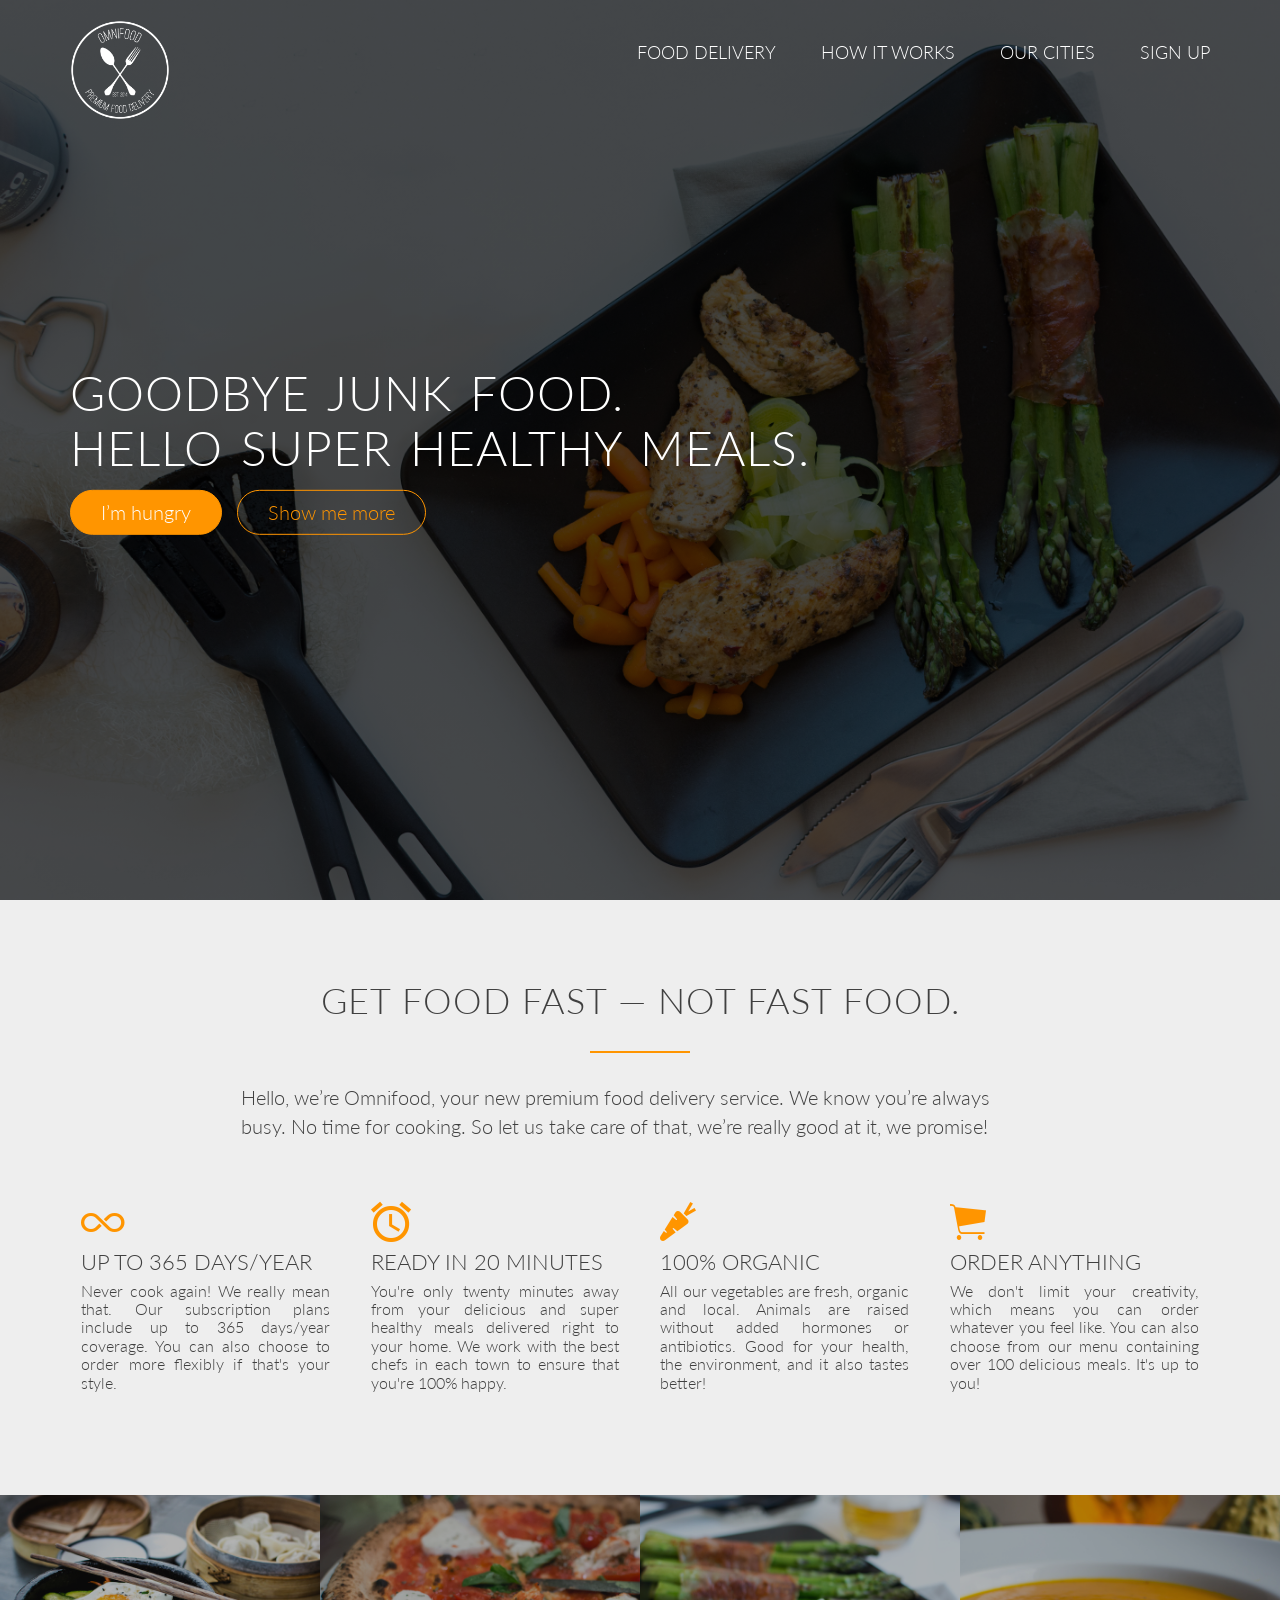
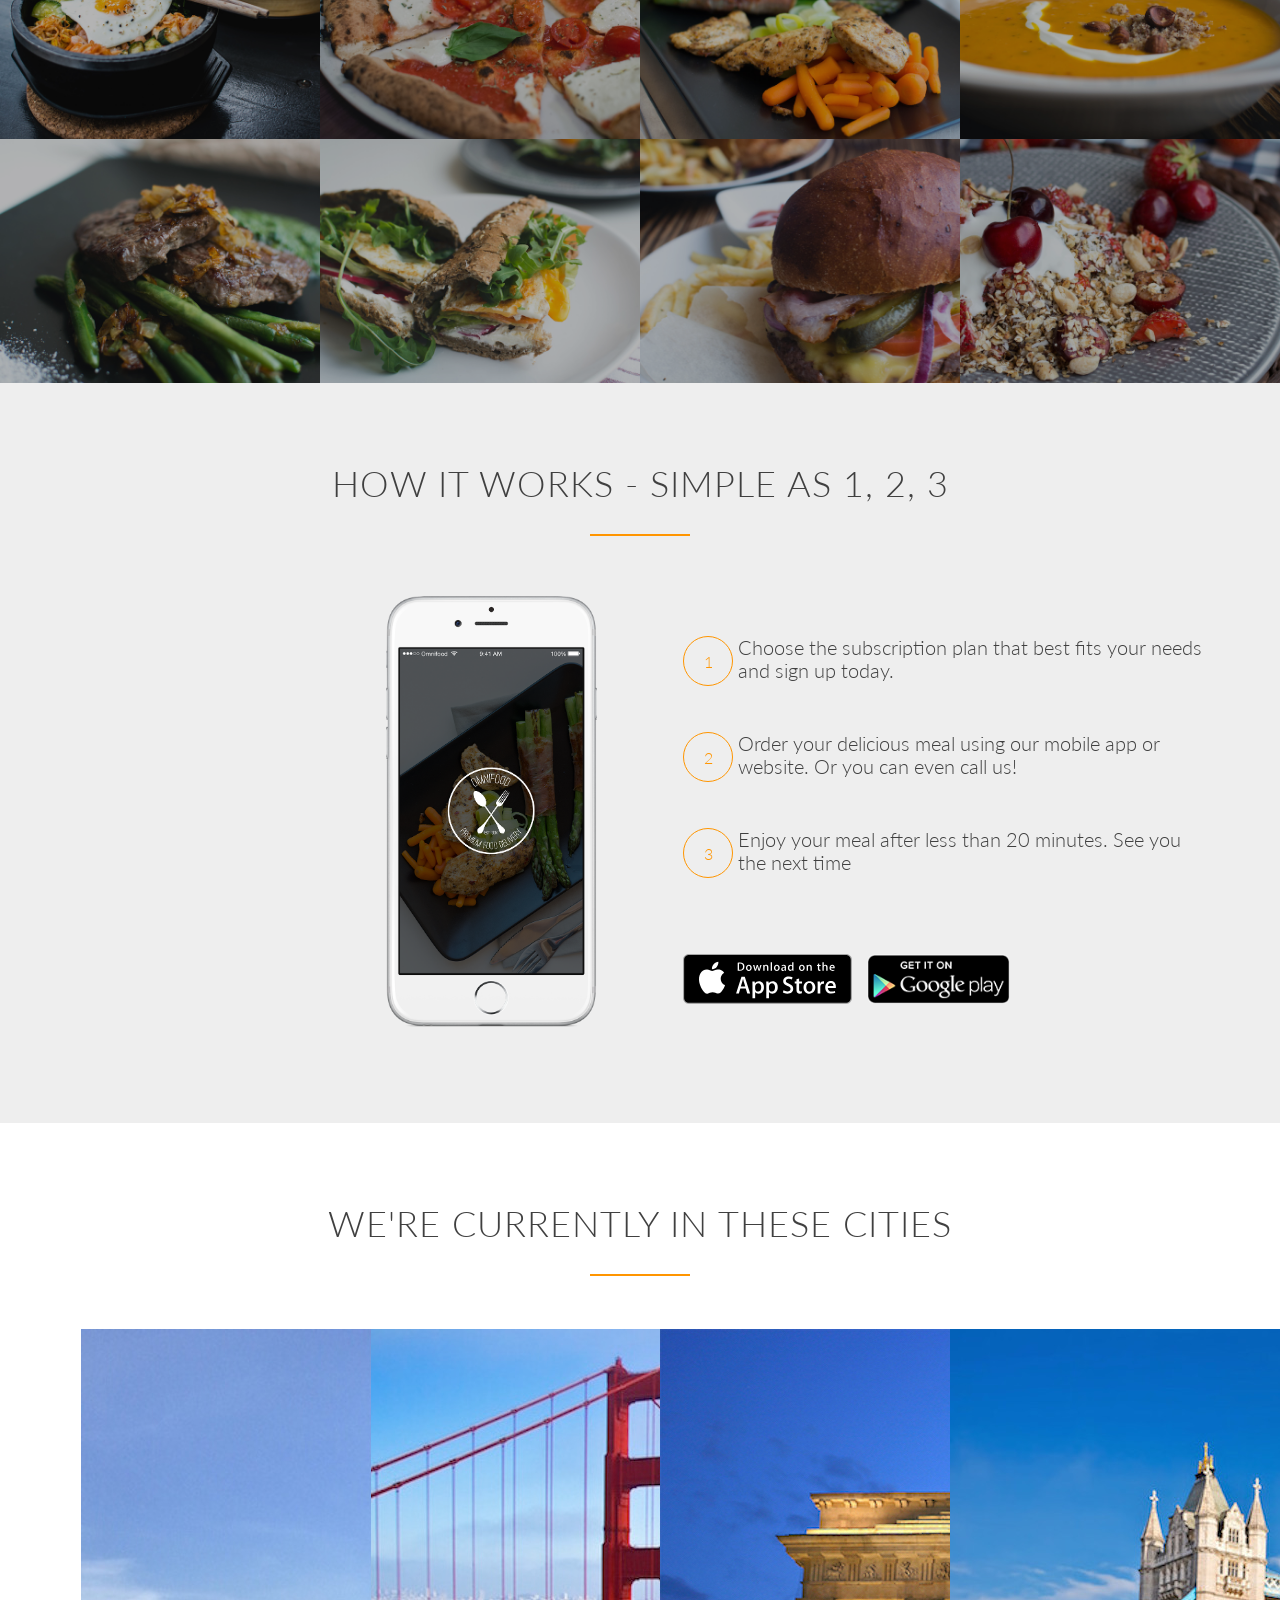
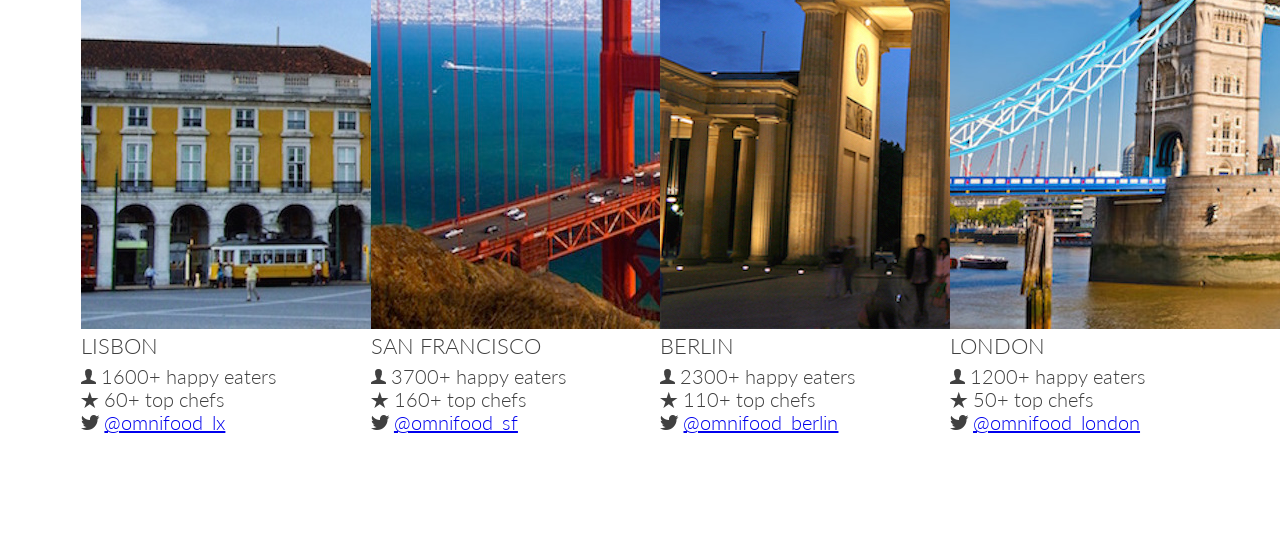
==== omnifood26/omnifood26/index.html @ db961d54 "Done" ====
<!DOCTYPE html>
<html lang="en">

<head>
    <meta charset="UTF-8" />
    <meta name="viewport" content="width=device-width, initial-scale=1.0" />
    <title>Document</title>
    <link rel="stylesheet" href="vendors/css/normalize.css" />
    <link rel="stylesheet" href="vendors/css/Grid.css" />
    <link rel="stylesheet" href="vendors/css/ionicons.min.css" />
    <link rel="stylesheet" href="resource/css/style.css" />
    <link href="https://fonts.googleapis.com/css2?family=Lato:ital,wght@0,100;0,300;0,400;1,100&display=swap"
        rel="stylesheet">

</head>

<body>
    <header>
        <nav>
            <div class="row">
                <img src="resource/img/logo-white.png" alt="White logo" class="logo-white" />
                <ul class="main-nav">
                    <li><a href="#">Food delivery</a></li>
                    <li><a href="#">How it works</a></li>
                    <li><a href="#">Our cities</a></li>
                    <li><a href="#">Sign up</a></li>
                </ul>
            </div>
        </nav>
        <div class="header-text">
            <h1>Goodbye junk food. <br />Hello super healthy meals.</h1>
            <a href="#" class="btn btn-full">I’m hungry</a>
            <a href="#" class="btn btn-border">Show me more</a>
        </div>
    </header>

    <section class="section-features">
        <div class="row">
            <h2>Get food fast — not fast food.</h2>
            <p class="feature-text">Hello, we’re Omnifood, your new premium food delivery service. We know you’re always
                busy. No time for cooking. So let us take care of that, we’re really good at it, we promise!</p>
        </div>
        <div class="row">
            <div class="col span-1-of-4 box">
                <i class="ion-ios-infinite icon-big"></i>
                <h3>Up to 365 days/year</h3>
                <p>Never cook again! We really mean that. Our subscription plans include up to 365 days/year coverage.
                    You can also choose to order more flexibly if that's your style.</p>
            </div>
            <div class="col span-1-of-4 box">
                <i class="ion-android-alarm-clock icon-big"></i>
                <h3>Ready in 20 minutes</h3>
                <p>You're only twenty minutes away from your delicious and super healthy meals delivered right to your
                    home. We work with the best chefs in each town to ensure that you're 100% happy.</p>
            </div>
            <div class="col span-1-of-4 box">
                <i class="ion-ios-nutrition icon-big"></i>
                <h3>100% organic</h3>
                <p>All our vegetables are fresh, organic and local. Animals are raised without added hormones or
                    antibiotics. Good for your health, the environment, and it also tastes better!</p>
            </div>
            <div class="col span-1-of-4 box">
                <i class="ion-ios-cart icon-big"></i>
                <h3>Order anything</h3>
                <p>We don't limit your creativity, which means you can order whatever you feel like. You can also choose
                    from our menu containing over 100 delicious meals. It's up to you!</p>
            </div>
        </div>
    </section>

    <section class="section-meals">
        <ul class="meal-showcase clearfix">
            <li>
                <figure class="meal-photo">
                    <img src="resource/img/1.jpg" alt="Korean bibimbap with egg and vegetables" />
                </figure>
            </li>
            <li>
                <figure class="meal-photo">
                    <img src="resource/img/2.jpg" alt="Simple italian pizza with cherry tomatoes" />
                </figure>
            </li>
            <li>
                <figure class="meal-photo">
                    <img src="resource/img/3.jpg" alt="Chicken breast steak with vegetables" />
                </figure>
            </li>
            <li>
                <figure class="meal-photo">
                    <img src="resource/img/4.jpg" alt="Autumn pumpkin soup" />
                </figure>
            </li>
        </ul>

        <ul class="meal-showcase clearfix">
            <li>
                <figure class="meal-photo">
                    <img src="resource/img/5.jpg" alt="Paleo beef steak with vegetables" />
                </figure>
            </li>
            <li>
                <figure class="meal-photo">
                    <img src="resource/img/6.jpg" alt="Healthy baguette with egg and vegetables" />
                </figure>
            </li>
            <li>
                <figure class="meal-photo">
                    <img src="resource/img/7.jpg" alt="Burger with cheddar and bacon" />
                </figure>
            </li>
            <li>
                <figure class="meal-photo">
                    <img src="resource/img/8.jpg" alt="Granola with cherries and strawberries" />
                </figure>
            </li>
        </ul>
    </section>

    <section class="section-works">
        <div class="row">
            <h2>How it works - Simple as 1, 2, 3</h2>
        </div>
        <div class="row"> 
            <div class="col span-1-of-2 step-box">
                <img src="resource/img/app-iPhone.png" alt="Omnifood app on iPhone" >
            </div>
            <div class="col span-1-of-2 step-box">
                <div class="work-steps">
                <div>1</div>
                <p>Choose the subscription plan that best fits your needs and sign up today.</p>
                </div>
                <div class="work-steps">
                <div>2</div>
                <p>Order your delicious meal using our mobile app or website. Or you can even call us!</p>
                </div>
                <div class="work-steps">
                <div>3</div>
                <p>Enjoy your meal after less than 20 minutes. See you the next time</p>
                </div>
                <a href="#" class="btn-img"><img src="resource/img/download-app.svg"></a>
                <a href="#" class="btn-img"><img src="resource/img/download-app-android.png"></a>
                </div>
            </div>
    </section>

<!-- Cities -->


<section class="section-cities">
    <div class="row">
        <h2>
            We're currently in these cities
        </h2>
    </div>
    <div class="row">
        <div class="col span-1-of-4 box">
            <img src="resource/img/lisbon-3.jpg" alt="Lisbon" >
            <h3>Lisbon</h3>
            <div class="city-features">
                <i class="ion-person icon-small"></i>
                1600+ happy eaters
            </div>
            <div class="city-features">
                <i class="ion-ios-star icon-small"></i>
                60+ top chefs
            </div>
            <div class="city-features">
                <i class="ion-social-twitter icon-small"></i>
                <a href="#">@omnifood_lx</a>
            </div>
        </div>
        <div class="col span-1-of-4 box">
            <img src="resource/img/san-francisco.jpg" alt="San Francisco" >
            <h3>San Francisco</h3>
            <div class="city-features">
                <i class="ion-person icon-small"></i>
                3700+ happy eaters
            </div>
            <div class="city-features">
                <i class="ion-ios-star icon-small"></i>
                160+ top chefs
            </div>
            <div class="city-features">
                <i class="ion-social-twitter icon-small"></i>
                <a href="#">@omnifood_sf</a>
            </div>
        </div>
        <div class="col span-1-of-4 box">
            <img src="resource/img/berlin.jpg" alt="Berlin" >
            <h3>Berlin</h3>
            <div class="city-features">
                <i class="ion-person icon-small"></i>
                2300+ happy eaters
            </div>
            <div class="city-features">
                <i class="ion-ios-star icon-small"></i>
                110+ top chefs
            </div>
            <div class="city-features">
                <i class="ion-social-twitter icon-small"></i>
                <a href="#">@omnifood_berlin</a>
            </div>
        </div>
        <div class="col span-1-of-4 box">
            <img src="resource/img/london.jpg" alt="London" >
            <h3>London</h3>
            <div class="city-features">
                <i class="ion-person icon-small"></i>
                1200+ happy eaters
            </div>
            <div class="city-features">
                <i class="ion-ios-star icon-small"></i>
                50+ top chefs
            </div>
            <div class="city-features">
                <i class="ion-social-twitter icon-small"></i>
                <a href="#">@omnifood_london</a>
            </div>
        </div>
    </div>
    
</section>
</body>

</html>



<!-- Section 4: Cities
Title: We're currently in these cities

Lisbon
1600+ happy eaters
60+ top chefs
@omnifood_lx

San Francisco
3700+ happy eaters
160+ top chefs
@omnifood_sf

Berlin
2300+ happy eaters
110+ top chefs
@omnifood_berlin

London
1200+ happy eaters
50+ top chefs
@omnifood_london -->
---- omnifood26/omnifood26/vendors/css/Grid.css ----
/*  SECTIONS  ============================================================================= */

.section {
	clear: both;
	padding: 0px;
	margin: 0px;
}

/*  GROUPING  ============================================================================= */

.row {
    zoom: 1; /* For IE 6/7 (trigger hasLayout) */
}

.row:before,
.row:after {
    content:"";
    display:table;
}
.row:after {
    clear:both;
}

/*  GRID COLUMN SETUP   ==================================================================== */

.col {
	display: block;
	float:left;
	margin: 1% 0 1% 1.6%;
}

.col:first-child { margin-left: 0; } /* all browsers except IE6 and lower */


/*  REMOVE MARGINS AS ALL GO FULL WIDTH AT 480 PIXELS */

@media only screen and (max-width: 480px) {
	.col { 
		/*margin: 1% 0 1% 0%;*/
        margin: 0;
	}
}


/*  GRID OF TWO   ============================================================================= */


.span-2-of-2 {
	width: 100%;
}

.span-1-of-2 {
	width: 49.2%;
}

/*  GO FULL WIDTH AT LESS THAN 480 PIXELS */

@media only screen and (max-width: 480px) {
	.span-2-of-2 {
		width: 100%; 
	}
	.span-1-of-2 {
		width: 100%; 
	}
}


/*  GRID OF THREE   ============================================================================= */

	
.span-3-of-3 {
	width: 100%; 
}

.span-2-of-3 {
	width: 66.13%; 
}

.span-1-of-3 {
	width: 32.26%; 
}


/*  GO FULL WIDTH AT LESS THAN 480 PIXELS */

@media only screen and (max-width: 480px) {
	.span-3-of-3 {
		width: 100%; 
	}
	.span-2-of-3 {
		width: 100%; 
	}
	.span-1-of-3 {
		width: 100%;
	}
}

/*  GRID OF FOUR   ============================================================================= */

	
.span-4-of-4 {
	width: 100%; 
}

.span-3-of-4 {
	width: 74.6%; 
}

.span-2-of-4 {
	width: 49.2%; 
}

.span-1-of-4 {
	width: 23.8%; 
}


/*  GO FULL WIDTH AT LESS THAN 480 PIXELS */

@media only screen and (max-width: 480px) {
	.span-4-of-4 {
		width: 100%; 
	}
	.span-3-of-4 {
		width: 100%; 
	}
	.span-2-of-4 {
		width: 100%; 
	}
	.span-1-of-4 {
		width: 100%; 
	}
}


/*  GRID OF FIVE   ============================================================================= */

	
.span-5-of-5 {
	width: 100%;
}

.span-4-of-5 {
  	width: 79.68%; 
}

.span-3-of-5 {
  	width: 59.36%; 
}

.span-2-of-5 {
  	width: 39.04%;
}

.span-1-of-5 {
  	width: 18.72%;
}


/*  GO FULL WIDTH AT LESS THAN 480 PIXELS */

@media only screen and (max-width: 480px) {
	.span-5-of-5 {
		width: 100%; 
	}
	.span-4-of-5 {
		width: 100%; 
	}
	.span-3-of-5 {
		width: 100%; 
	}
	.span-2-of-5 {
		width: 100%; 
	}
	.span-1-of-5 {
		width: 100%; 
	}
}


/*  GRID OF SIX   ============================================================================= */


.span-6-of-6 {
	width: 100%;
}

.span-5-of-6 {
  	width: 83.06%;
}

.span-4-of-6 {
  	width: 66.13%;
}

.span-3-of-6 {
  	width: 49.2%;
}

.span-2-of-6 {
  	width: 32.26%;
}

.span-1-of-6 {
  	width: 15.33%;
}


/*  GO FULL WIDTH AT LESS THAN 480 PIXELS */

@media only screen and (max-width: 480px) {
	.span-6-of-6 {
		width: 100%; 
	}
	.span-5-of-6 {
		width: 100%; 
	}
	.span-4-of-6 {
		width: 100%; 
	}
	.span-3-of-6 {
		width: 100%; 
	}
	.span-2-of-6 {
		width: 100%; 
	}
	.span-1-of-6 {
		width: 100%; 
	}
}



/*  GRID OF SEVEN   ============================================================================= */


.span-7-of-7 {
	width: 100%;
}

.span-6-of-7 {
	width: 85.48%;
}

.span-5-of-7 {
  	width: 70.97%;
}

.span-4-of-7 {
  	width: 56.45%;
}

.span-3-of-7 {
  	width: 41.94%;
}

.span-2-of-7 {
  	width: 27.42%;
}

.span-1-of-7 {
  	width: 12.91%;
}


/*  GO FULL WIDTH AT LESS THAN 480 PIXELS */

@media only screen and (max-width: 480px) {
	.span-7-of-7 {
		width: 100%; 
	}
	.span-6-of-7 {
		width: 100%; 
	}
	.span-5-of-7 {
		width: 100%; 
	}
	.span-4-of-7 {
		width: 100%; 
	}
	.span-3-of-7 {
		width: 100%; 
	}
	.span-2-of-7 {
		width: 100%; 
	}
	.span-1-of-7 {
		width: 100%; 
	}
}


/*  GRID OF EIGHT   ============================================================================= */

	
.span-8-of-8 {
	width: 100%;
}

.span-7-of-8 {
	width: 87.3%; 
}

.span-6-of-8 {
	width: 74.6%; 
}

.span-5-of-8 {
	width: 61.9%; 
}

.span-4-of-8 {
	width: 49.2%; 
}

.span-3-of-8 {
	width: 36.5%;
}

.span-2-of-8 {
	width: 23.8%; 
}

.span-1-of-8 {
	width: 11.1%; 
}


/*  GO FULL WIDTH AT LESS THAN 480 PIXELS */

@media only screen and (max-width: 480px) {
	.span-8-of-8 {
		width: 100%; 
	}
	.span-7-of-8 {
		width: 100%; 
	}
	.span-6-of-8 {
		width: 100%; 
	}
	.span-5-of-8 {
		width: 100%; 
	}
	.span-4-of-8 {
		width: 100%; 
	}
	.span-3-of-8 {
		width: 100%; 
	}
	.span-2-of-8 {
		width: 100%; 
	}
	.span-1-of-8 {
		width: 100%; 
	}
}


/*  GRID OF NINE   ============================================================================= */


.span-9-of-9 {
	width: 100%;
}

.span-8-of-9 {
	width: 88.71%;
}

.span-7-of-9 {
	width: 77.42%; 
}

.span-6-of-9 {
	width: 66.13%; 
}

.span-5-of-9 {
	width: 54.84%; 
}

.span-4-of-9 {
	width: 43.55%; 
}

.span-3-of-9 {
	width: 32.26%;
}

.span-2-of-9 {
	width: 20.97%; 
}

.span-1-of-9 {
	width: 9.68%; 
}


/*  GO FULL WIDTH AT LESS THAN 480 PIXELS */

@media only screen and (max-width: 480px) {
	.span-9-of-9 {
		width: 100%; 
	}
	.span-8-of-9 {
		width: 100%; 
	}
	.span-7-of-9 {
		width: 100%; 
	}
	.span-6-of-9 {
		width: 100%; 
	}
	.span-5-of-9 {
		width: 100%; 
	}
	.span-4-of-9 {
		width: 100%; 
	}
	.span-3-of-9 {
		width: 100%; 
	}
	.span-2-of-9 {
		width: 100%; 
	}
	.span-1-of-9 {
		width: 100%; 
	}
}


/*  GRID OF TEN   ============================================================================= */


.span-10-of-10 {
	width: 100%;
}

.span-9-of-10 {
	width: 89.84%;
}

.span-8-of-10 {
	width: 79.68%;
}

.span-7-of-10 {
	width: 69.52%; 
}

.span-6-of-10 {
	width: 59.36%; 
}

.span-5-of-10 {
	width: 49.2%; 
}

.span-4-of-10 {
	width: 39.04%; 
}

.span-3-of-10 {
	width: 28.88%;
}

.span-2-of-10 {
	width: 18.72%; 
}

.span-1-of-10 {
	width: 8.56%; 
}


/*  GO FULL WIDTH AT LESS THAN 480 PIXELS */

@media only screen and (max-width: 480px) {
	.span-10-of-10 {
		width: 100%; 
	}
	.span-9-of-10 {
		width: 100%; 
	}
	.span-8-of-10 {
		width: 100%; 
	}
	.span-7-of-10 {
		width: 100%; 
	}
	.span-6-of-10 {
		width: 100%; 
	}
	.span-5-of-10 {
		width: 100%; 
	}
	.span-4-of-10 {
		width: 100%; 
	}
	.span-3-of-10 {
		width: 100%; 
	}
	.span-2-of-10 {
		width: 100%; 
	}
	.span-1-of-10 {
		width: 100%; 
	}
}


/*  GRID OF ELEVEN   ============================================================================= */

.span-11-of-11 {
	width: 100%;
}

.span-10-of-11 {
	width: 90.76%;
}

.span-9-of-11 {
	width: 81.52%;
}

.span-8-of-11 {
	width: 72.29%;
}

.span-7-of-11 {
	width: 63.05%; 
}

.span-6-of-11 {
	width: 53.81%; 
}

.span-5-of-11 {
	width: 44.58%; 
}

.span-4-of-11 {
	width: 35.34%; 
}

.span-3-of-11 {
	width: 26.1%;
}

.span-2-of-11 {
	width: 16.87%; 
}

.span-1-of-11 {
	width: 7.63%; 
}


/*  GO FULL WIDTH AT LESS THAN 480 PIXELS */

@media only screen and (max-width: 480px) {
	.span-11-of-11 {
		width: 100%; 
	}
	.span-10-of-11 {
		width: 100%; 
	}
	.span-9-of-11 {
		width: 100%; 
	}
	.span-8-of-11 {
		width: 100%; 
	}
	.span-7-of-11 {
		width: 100%; 
	}
	.span-6-of-11 {
		width: 100%; 
	}
	.span-5-of-11 {
		width: 100%; 
	}
	.span-4-of-11 {
		width: 100%; 
	}
	.span-3-of-11 {
		width: 100%; 
	}
	.span-2-of-11 {
		width: 100%; 
	}
	.span-1-of-11 {
		width: 100%; 
	}
}


/*  GRID OF TWELVE   ============================================================================= */

.span-12-of-12 {
	width: 100%;
}

.span-11-of-12 {
	width: 91.53%;
}

.span-10-of-12 {
	width: 83.06%;
}

.span-9-of-12 {
	width: 74.6%;
}

.span-8-of-12 {
	width: 66.13%;
}

.span-7-of-12 {
	width: 57.66%; 
}

.span-6-of-12 {
	width: 49.2%; 
}

.span-5-of-12 {
	width: 40.73%; 
}

.span-4-of-12 {
	width: 32.26%; 
}

.span-3-of-12 {
	width: 23.8%;
}

.span-2-of-12 {
	width: 15.33%; 
}

.span-1-of-12 {
	width: 6.86%; 
}


/*  GO FULL WIDTH AT LESS THAN 480 PIXELS */

@media only screen and (max-width: 480px) {
	.span-12-of-12 {
		width: 100%; 
	}
	.span-11-of-12 {
		width: 100%; 
	}
	.span-10-of-12 {
		width: 100%; 
	}
	.span-9-of-12 {
		width: 100%; 
	}
	.span-8-of-12 {
		width: 100%; 
	}
	.span-7-of-12 {
		width: 100%; 
	}
	.span-6-of-12 {
		width: 100%; 
	}
	.span-5-of-12 {
		width: 100%; 
	}
	.span-4-of-12 {
		width: 100%; 
	}
	.span-3-of-12 {
		width: 100%; 
	}
	.span-2-of-12 {
		width: 100%; 
	}
	.span-1-of-12 {
		width: 100%; 
	}
}
---- omnifood26/omnifood26/resource/css/style.css ----
*{
    margin: 0;
    padding: 0;
    box-sizing: border-box;
}

html{
    font-family: "lato", "arial", sans-serif;
    font-size: 20px;
    font-weight: 300;
    color: #404040;
    background-color: #fff;
    text-rendering: optimizeLegibility;
}

.row{
    max-width: 1140px;
    margin: 0 auto;
}

header{
    background-image: linear-gradient(rgba(0, 0, 0, 0.7), rgba(0, 0, 0, 0.7)), url("../css/img/hero.jpg");
    height: 100vh;
    background-size: cover;
    background-position: center;
}

.header-text{
    position: absolute;
    top: 50%;
    left: 50%;
    width: 1140px;
    transform: translate(-50%, -50%);
}

h1, h2, h3{
    font-weight: 300;
    text-transform: uppercase;
}

h1{
    margin-top: 0;
    margin-bottom: 15px;
    color: #fff;
    font-size: 240%;
    word-spacing: 4px;
    letter-spacing: 1px;
}

h2{
    font-size: 180%;
    text-align: center;
    margin-bottom: 30px;
    letter-spacing: 1px;
}

h2::after{
    height: 2px;
    background-color: #ff9500;
    display: block;
    content: " ";
    width: 100px;
    margin: 30px auto 0 ;
}

h3{
    font-size: 110%;
    margin-bottom: 7px;
}

.btn:link,
.btn:visited{
    display: inline-block;
    padding: 10px 30px;
    text-decoration: none;
    font-weight: 300;
    border-radius: 100px;
    transition: background-color 0.2s, color 0.2s, border 0.2s;
}

.btn-full:link,
.btn-full:visited{
    color: #fff;
    background-color: #ff9500;
    border: 1px solid #ff9500;
    margin-right: 10px;
}

.btn-border:link,
.btn-border:visited{
    color: #ff9500;
    border: 1px solid #ff9500;
}

.btn:hover,
.btn:active{
    background-color: #e18300;
}

.btn-full:hover,
.btn-full:active{
    border: 1px solid #e18300;
}

.btn-border:hover,
.btn-border:active{
    border: 1px solid #e18300;
    color: #fff;
}

.logo-white{
    height: 100px;
    width: auto;
    float: left;
    margin-top: 20px;
}

.main-nav{
    float: right;
    list-style: none;
    margin-top: 40px;
}

.main-nav li{
    display: inline-block;
    margin-left: 40px;
}

.main-nav li a:link,
.main-nav li a:visited{
    color: #fff;
    text-decoration: none;
    text-transform: uppercase;
    font-size: 90%;
    padding: 8px 0;
    border-bottom: 2px solid transparent;
    transition: border-bottom 0.2s;
}

.main-nav li a:hover,
.main-nav li a:active{
    border-bottom: 2px solid #e18300;
}

section{
    padding: 80px 0;
}

.section-features{
    background-color: #eeeeee;
}
.feature-text{
    width: 70%;
    margin-left: 15%;
    line-height: 145%;
    margin-bottom: 30px;
}

.box{
    padding: 1%;
}

.box p{
    font-size: 80%;
    text-align: justify;

}

.icon-big{
    color : #ff9500;
    font-size: 240%;
}

.meal-showcase{
    list-style: none;
    width: 100%;
}

.meal-showcase li{
    width: 25%;
    float: left;
}

.meal-photo{
    width: 100%;
    margin: 0;
    background-color: #000;
    overflow: hidden;
}

.meal-photo img{
    width: 100%;
    height: auto;
    transform: scale(1.15);
    transition: transform 0.5s, opacity 0.5s;
    opacity: 0.7;
}

.meal-photo img:hover{
    transform: scale(1.04);
    opacity: 1;
}

.section-meals{
    padding: 0;
}

.section-works{
    background-color: #eeeeee;
}

.step-box img{
    width: 40%;
    height: auto;
}
.step-box:first-child{
    text-align: right;
    padding-right: 3%;
    margin-top: 30px;
}
.step-box:last-child{
    padding-left: 3%;
    margin-top: 70px;
}
.work-steps{
    margin-bottom: 50px;
}

.work-steps div{
    width: 50px;
    height: 50px;
    background-color: transparent;
    color: #ff9500;
    border: 1px solid #ff9500;
    border-radius: 50%;
    text-align: center;
    line-height: 50px;
    font-size: 80%;
    float: left;
    margin-right: 5px;
}

.work-steps div:hover{
    background-color: #ff9500;
    color: #fff;
    transition: all 0.5s ease;
    cursor: pointer;
}

.btn-img img{
    height: 50px;
    width: auto;
    margin-right: 10px;
}

.btn-img img:hover{
    transform: scale(1.1);
    transition: all 0.5s ease;
}

.work-steps:last-of-type{
    margin-bottom:80px;
}

.clearfix::after{
    content: " ";
    display: table;
    clear: both;
}
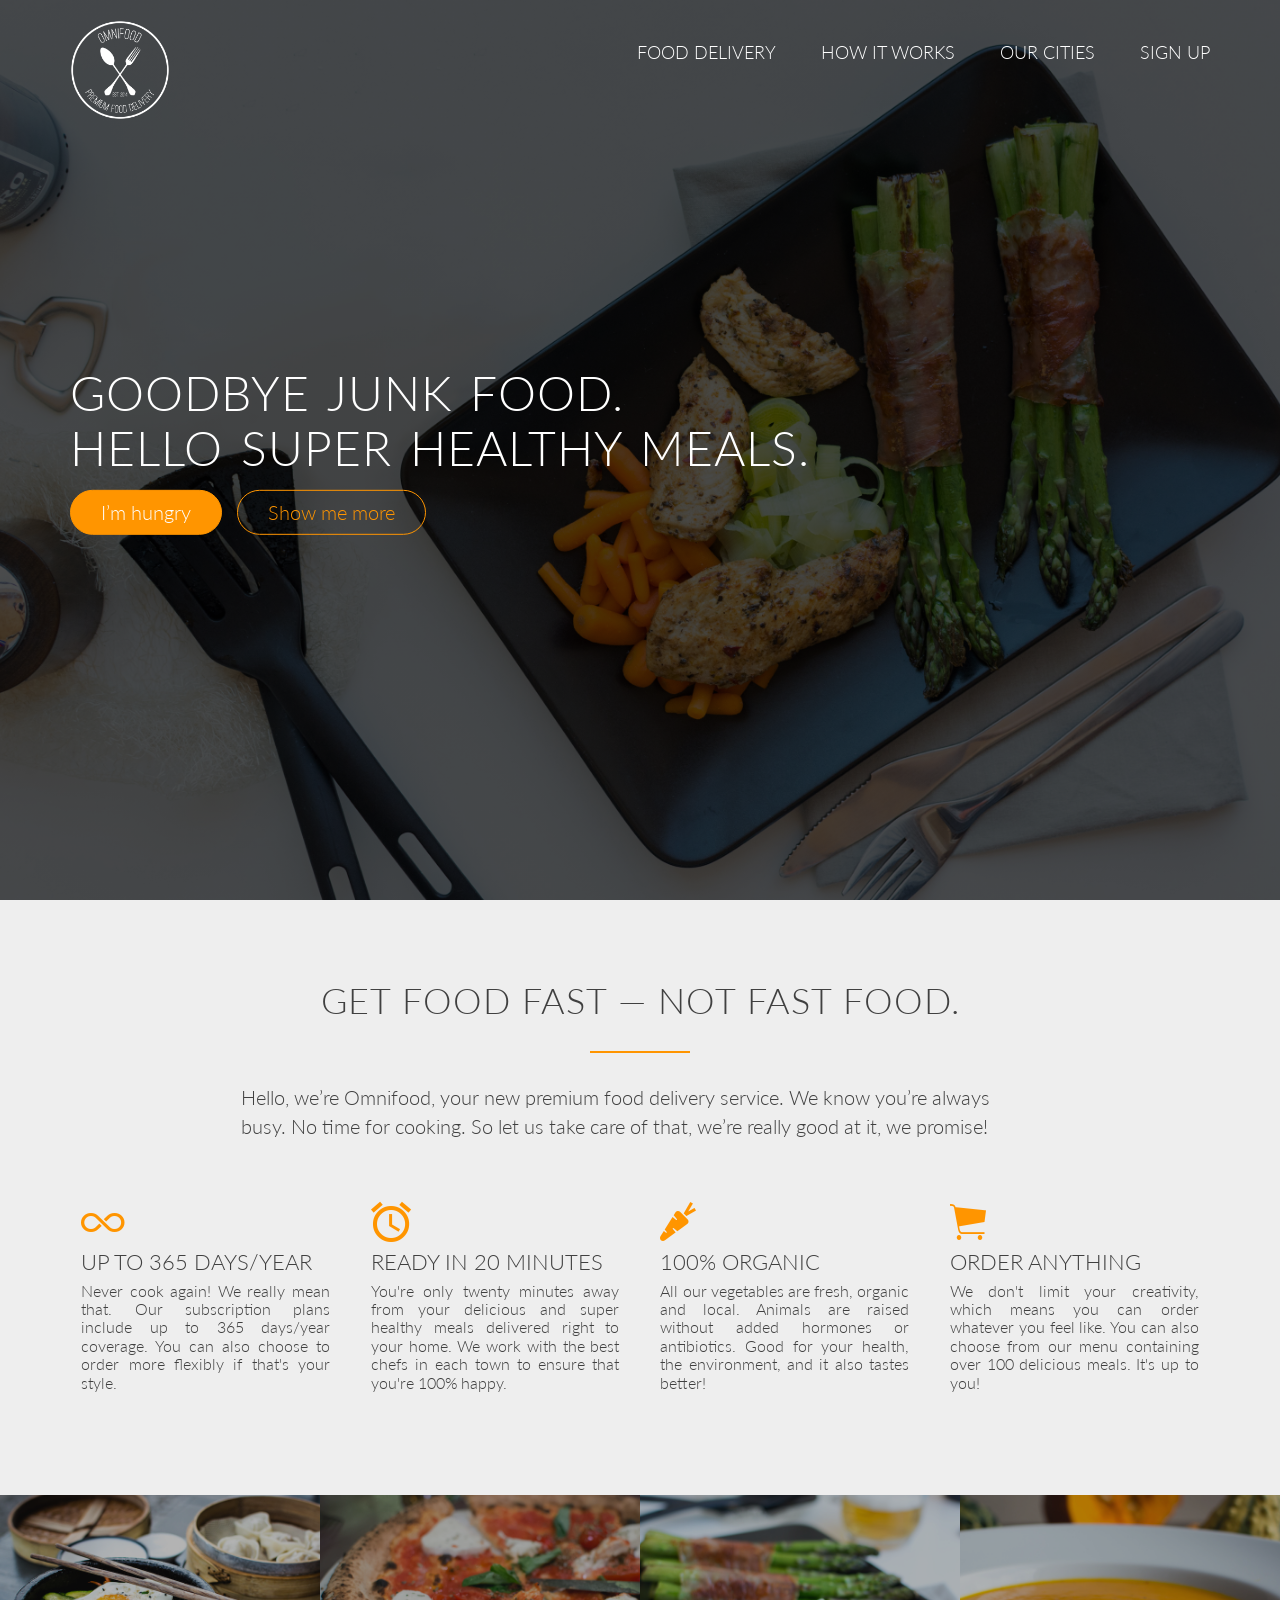
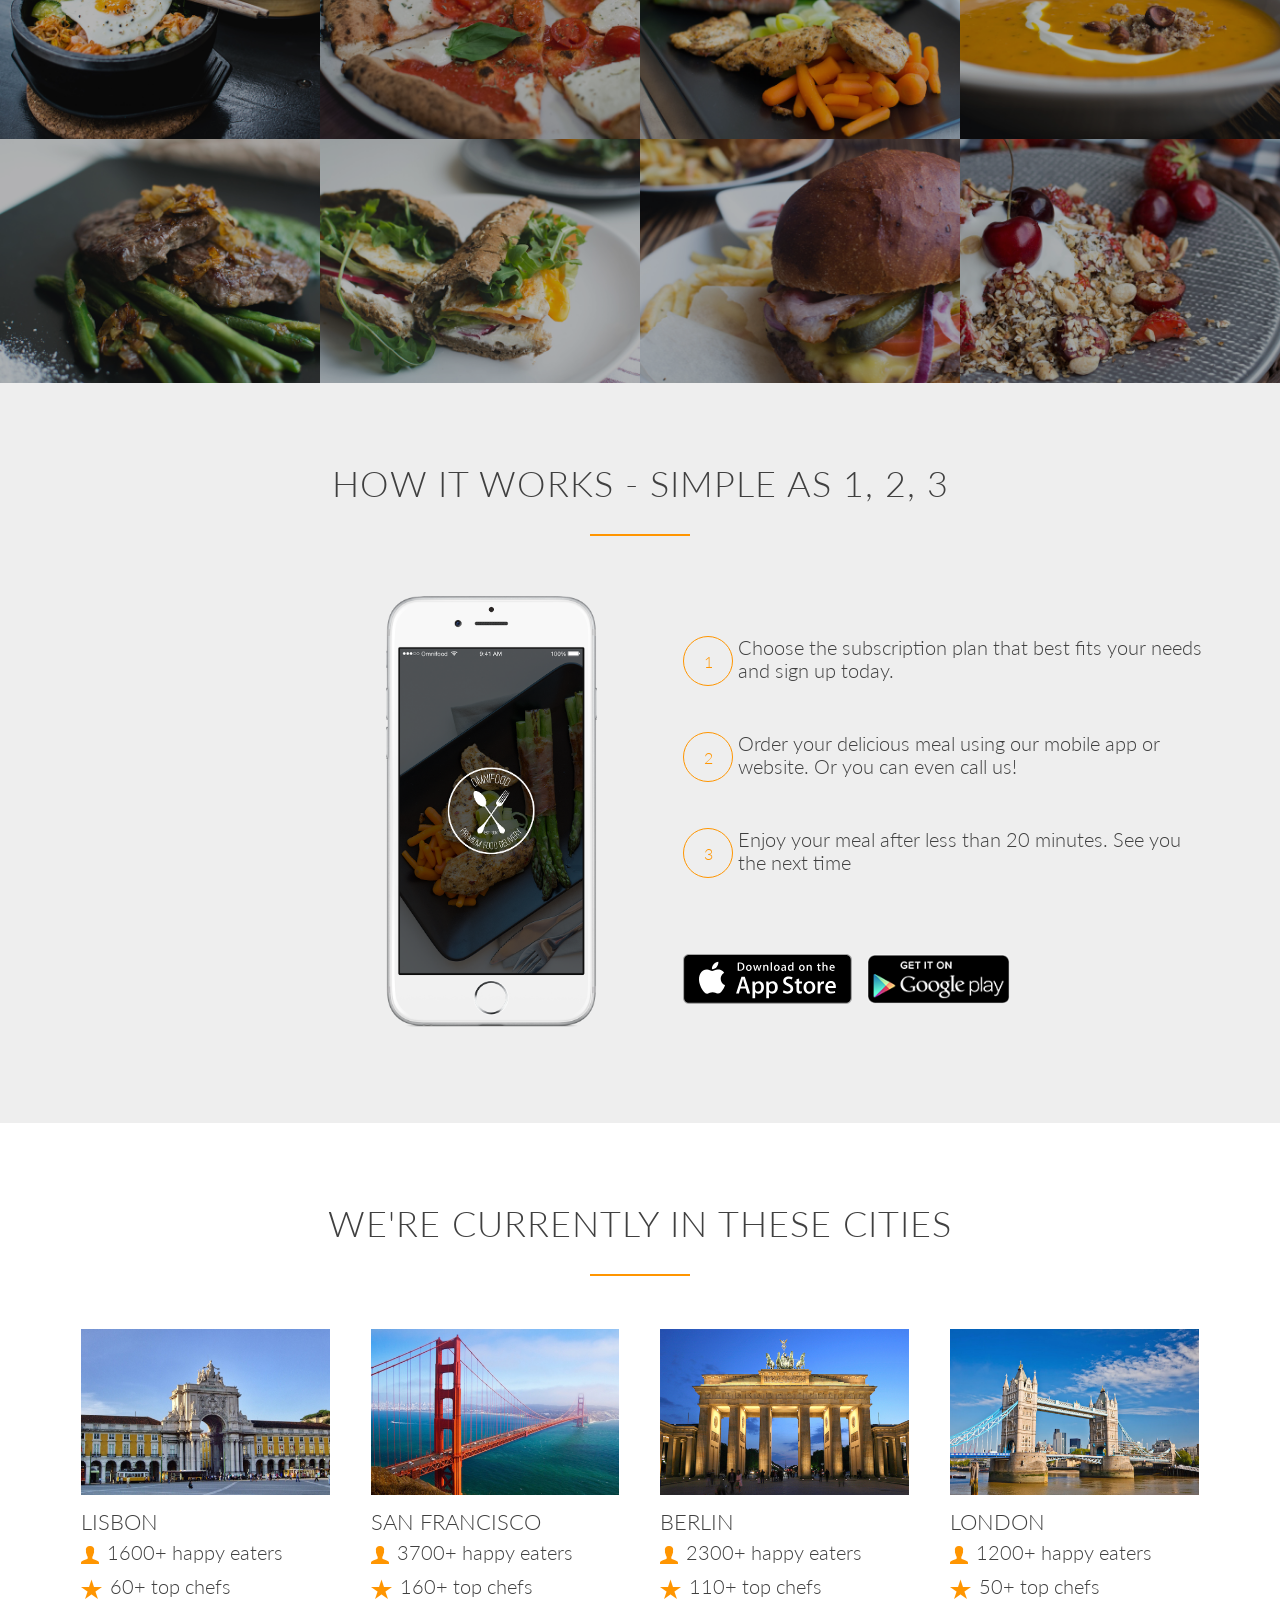
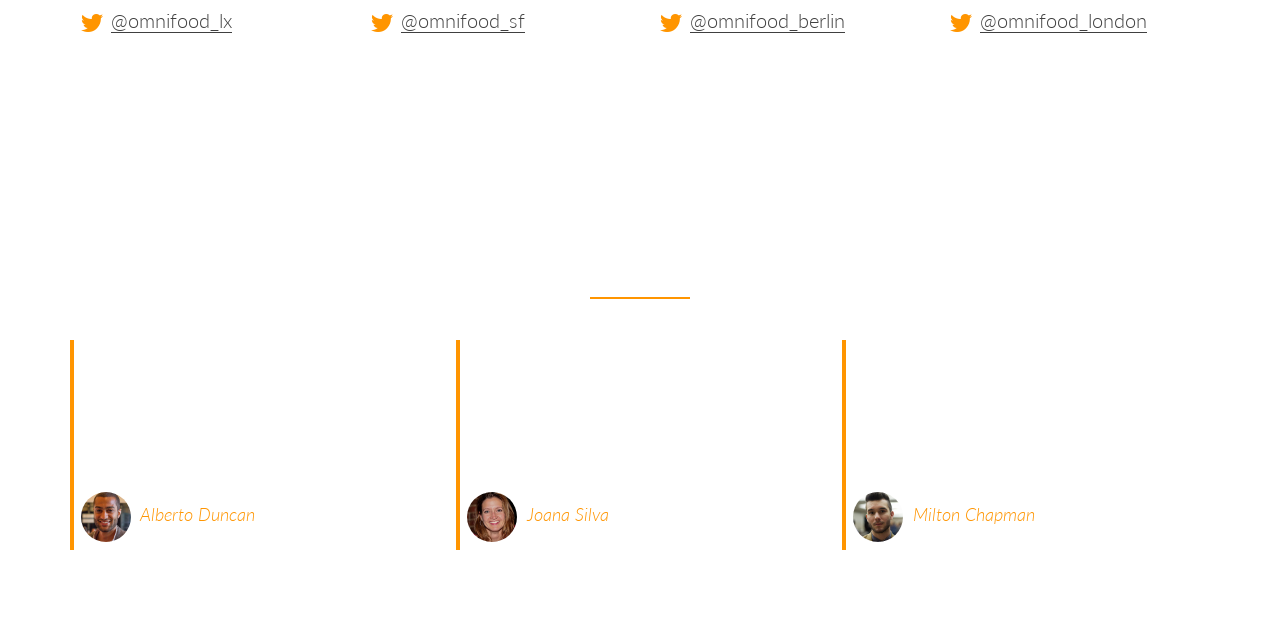
==== commit 8bbc055b: "push" ====
--- a/omnifood26/omnifood26/index.html
+++ b/omnifood26/omnifood26/index.html
@@ -4,7 +4,7 @@
 <head>
     <meta charset="UTF-8" />
     <meta name="viewport" content="width=device-width, initial-scale=1.0" />
-    <title>Document</title>
+    <title>Omnifood</title>
     <link rel="stylesheet" href="vendors/css/normalize.css" />
     <link rel="stylesheet" href="vendors/css/Grid.css" />
     <link rel="stylesheet" href="vendors/css/ionicons.min.css" />
@@ -218,7 +218,36 @@
             </div>
         </div>
     </div>
-    
+</section>
+
+<section class="section-testimonials">
+    <div class="row">
+        <h2>Our customers can't live without us</h2>
+    </div>
+    <div class="row">
+        <div class="col span-1-of-3">
+            <blockquote>
+                Omnifood is just awesome! I just launched a startup which leaves me with no time for cooking, so
+                Omnifood is a life-saver. Now that I got used to it, I couldn't live without my daily meals!
+                
+                <cite><img src="resource/img/customer-1.jpg" alt="Customer 1"> Alberto Duncan</cite>
+            </blockquote>
+        </div>
+        <div class="col span-1-of-3">
+            <blockquote>
+                Inexpensive, healthy and great-tasting meals, delivered right to my home. We have lots of food
+                delivery here in Lisbon, but no one comes even close to Omifood. Me and my family are so in love!
+                <cite><img src="resource/img/customer-2.jpg" alt="Customer 2"> Joana Silva</cite>
+            </blockquote>
+        </div>
+        <div class="col span-1-of-3">
+            <blockquote>
+                I was looking for a quick and easy food delivery service in San Franciso. I tried a lot of them and
+                ended up with Omnifood. Best food delivery service in the Bay Area. Keep up the great work!
+                <cite><img src="resource/img/customer-3.jpg" alt="Customer 3"> Milton Chapman</cite>
+            </blockquote>
+        </div>
+    </div>
 </section>
 </body>
 
@@ -226,25 +255,15 @@
 
 
 
-<!-- Section 4: Cities
-Title: We're currently in these cities
-
-Lisbon
-1600+ happy eaters
-60+ top chefs
-@omnifood_lx
-
-San Francisco
-3700+ happy eaters
-160+ top chefs
-@omnifood_sf
-
-Berlin
-2300+ happy eaters
-110+ top chefs
-@omnifood_berlin
-
-London
-1200+ happy eaters
-50+ top chefs
-@omnifood_london -->
+<!-- Section 5: Customer testimonials
+Title: Our customers can't live without us
+
+Omnifood is just awesome! I just launched a startup which leaves me with no time for cooking, so Omnifood is a life-saver. Now that I got used to it, I couldn't live without my daily meals!
+(Alberto Duncan)
+
+Inexpensive, healthy and great-tasting meals, delivered right to my home. We have lots of food delivery here in Lisbon, but no one comes even close to Omifood. Me and my family are so in love!
+(Joana Silva)
+
+I was looking for a quick and easy food delivery service in San Franciso. I tried a lot of them and ended up with Omnifood. Best food delivery service in the Bay Area. Keep up the great work!
+(Milton Chapman)
+ -->
--- a/omnifood26/omnifood26/resource/css/style.css
+++ b/omnifood26/omnifood26/resource/css/style.css
@@ -23,6 +23,7 @@
     height: 100vh;
     background-size: cover;
     background-position: center;
+    background-attachment: fixed;
 }
 
 .header-text{
@@ -67,6 +68,22 @@
     font-size: 110%;
     margin-bottom: 7px;
 }
+
+
+a:link,
+a:visited{
+    color: #404040;
+    text-decoration: none;
+    border-bottom: 1px solid #404040;
+}
+
+a:hover,
+a:active{
+    color: #ff9500;
+    border-bottom: 1px solid #404040;
+    transition: all 0.3s ease;
+}
+
 
 .btn:link,
 .btn:visited{
@@ -247,6 +264,11 @@
     cursor: pointer;
 }
 
+.btn-img:link,
+.btn-img:visited{
+    border: 0px;
+}
+
 .btn-img img{
     height: 50px;
     width: auto;
@@ -266,4 +288,59 @@
     content: " ";
     display: table;
     clear: both;
+}
+
+
+.box img{
+    width: 100%;
+    height: auto;
+    margin-bottom: 10px;
+}
+
+.city-features{
+    margin-bottom: 6px;
+}
+
+.icon-small{
+    color: #ff9500;
+    font-size: 120%;
+    vertical-align: middle;
+    margin-right: 3px;
+}
+
+.icon-small:hover{
+    color: #e18300;
+    transition: color 0.2s;
+}
+
+.section-testimonials{
+        background-image: linear-gradient(rgba(0, 0, 0, 0.7), rgba(0, 0, 0, 0.7)), url("img/back-customers.jpg");
+        background-size: cover;
+        background-position: center;
+        color: #fff;
+        background-attachment: fixed;
+}
+
+
+blockquote{
+    font-style: italic;
+    line-height: 145%;
+    text-align: justify;
+    color: #ffffff;
+    border-left: 4px solid #ff9500;
+    padding: 2%; 
+}
+
+cite{
+    display: block;
+    font-size: 90%;
+    color: #ff9500;
+}
+
+cite img{
+    height: 50px;
+    width: auto;
+    border-radius: 50%;
+    vertical-align: middle; 
+    margin-right: 5px;
 }
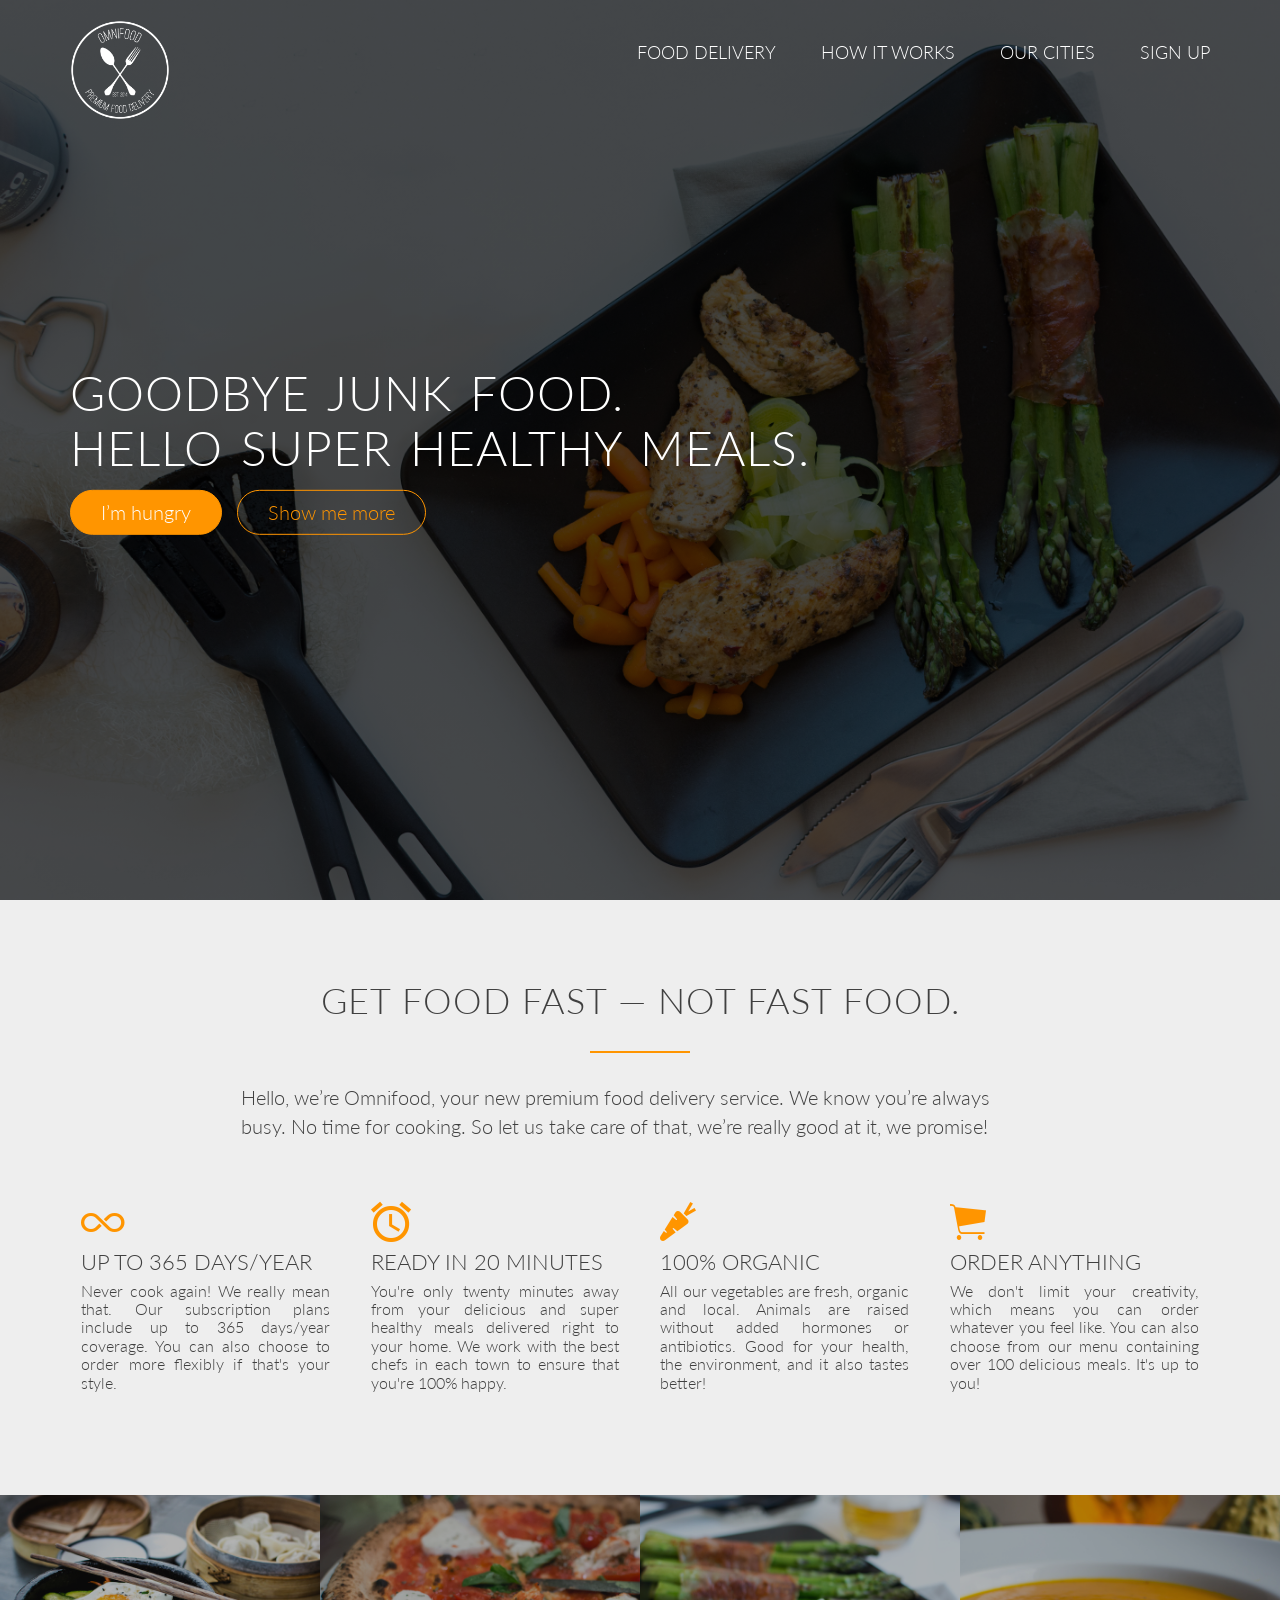
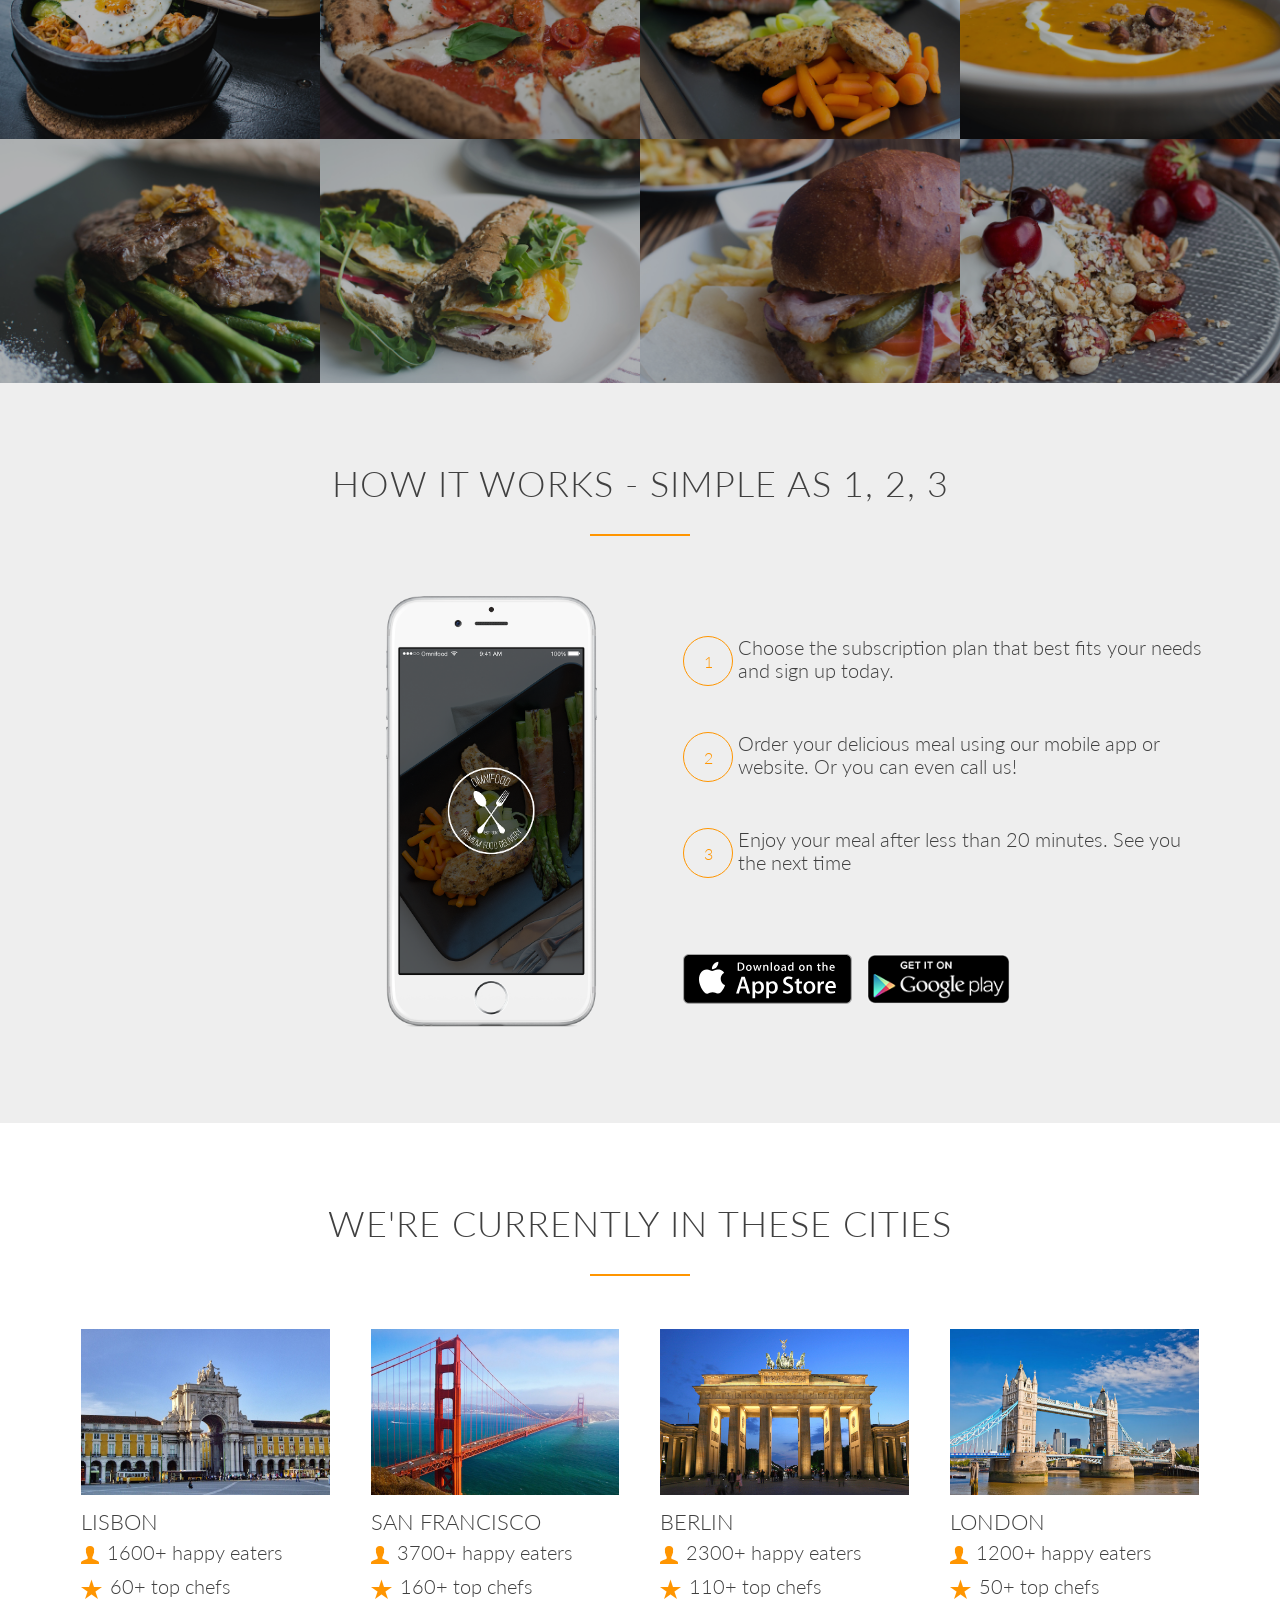
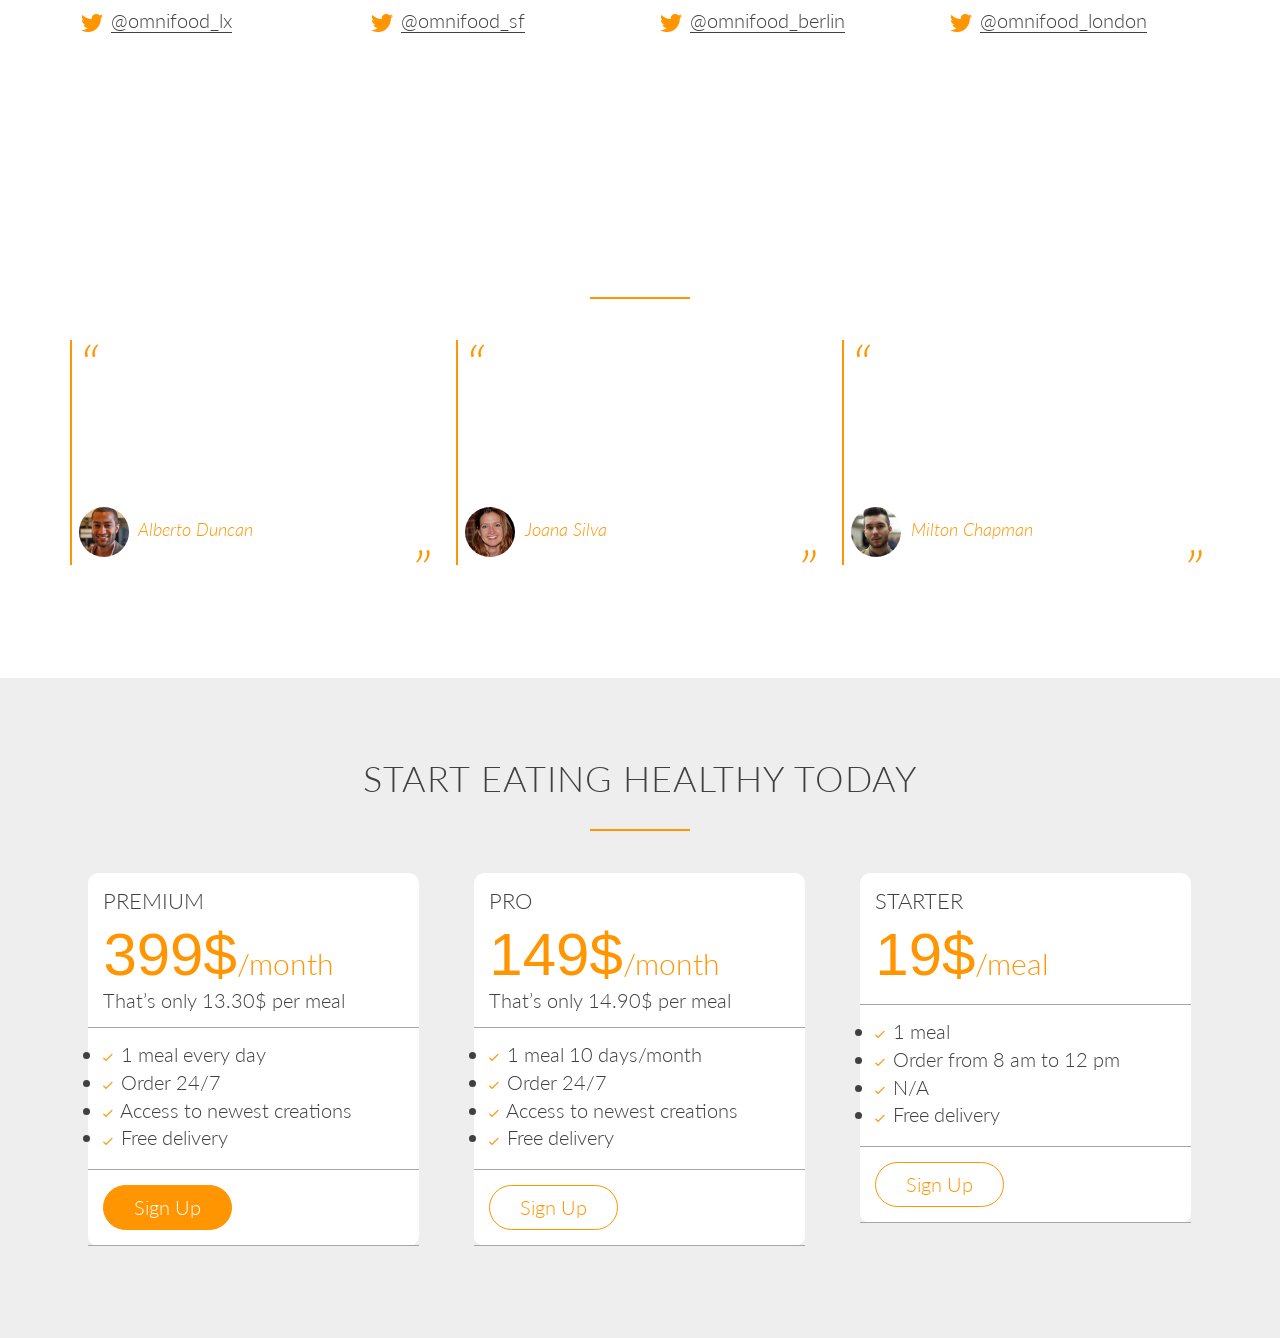
==== commit 8f3e9cf1: "Push" ====
--- a/omnifood26/omnifood26/index.html
+++ b/omnifood26/omnifood26/index.html
@@ -249,21 +249,145 @@
         </div>
     </div>
 </section>
+
+<section class="section-plans">
+    <div class="row">
+        <h2>
+            Start Eating Healthy Today
+        </h2>
+    </div>
+    <div class="row">
+        <div class="col span-1-of-3">
+            <div class="plan-box">
+            <div>
+                <h3>
+                Premium 
+                </h3>
+                <p class="meal-month">
+                    399$<span>/month</span>
+                </p>
+                <p class="meal-daily">
+                    That’s only 13.30$ per meal
+                </p>
+            </div>
+            <div>
+                <ul>
+                    <li><i class="ion-ios-checkmark-empty icon-small"></i>
+                    1 meal every day
+                    </li>
+                    <li><i class="ion-ios-checkmark-empty icon-small"></i>
+                    Order 24/7
+                    </li>
+                    <li><i class="ion-ios-checkmark-empty icon-small"></i>
+                    Access to newest creations
+                    </li>
+                    <li><i class="ion-ios-checkmark-empty icon-small"></i>
+                    Free delivery
+                    </li>
+                </ul>
+            </div>
+            <div>
+                <a href="#" class="btn btn-full">Sign Up</a>
+            </div>
+            </div>
+        </div>
+        <div class="col span-1-of-3">
+            <div class="plan-box">
+            <div>
+                <h3>
+                Pro 
+                </h3>
+                <p class="meal-month">
+                    149$<span>/month</span>
+                </p>
+                <p class="meal-daily">
+                    That’s only 14.90$ per meal
+                </p>
+            </div>
+            <div>
+                <ul>
+                    <li><i class="ion-ios-checkmark-empty icon-small"></i>
+                    1 meal 10 days/month
+                    </li>
+                    <li><i class="ion-ios-checkmark-empty icon-small"></i>
+                    Order 24/7
+                    </li>
+                    <li><i class="ion-ios-checkmark-empty icon-small"></i>
+                    Access to newest creations
+                    </li>
+                    <li><i class="ion-ios-checkmark-empty icon-small"></i>
+                    Free delivery
+                    </li>
+                </ul>
+            </div>
+            <div>
+                <a href="#" class="btn btn-border">Sign Up</a>
+            </div>
+            </div>
+        </div>
+        <div class="col span-1-of-3">
+            <div class="plan-box">
+            <div>
+                <h3>
+                Starter
+                </h3>
+                <p class="meal-month">
+                    19$<span>/meal</span>
+                </p>
+                <p class="meal-daily">
+                </p>
+            </div>
+            <div>
+                <ul>
+                    <li><i class="ion-ios-checkmark-empty icon-small"></i>
+                    1 meal
+                    </li>
+                    <li><i class="ion-ios-checkmark-empty icon-small"></i>
+                    Order from 8 am to 12 pm
+                    </li>
+                    <li><i class="ion-ios-checkmark-empty icon-small"></i>
+                    N/A        
+                    </li>
+                    <li><i class="ion-ios-checkmark-empty icon-small"></i>
+                    Free delivery
+                    </li>
+                </ul>
+            </div>
+            <div>
+                <a href="#" class="btn btn-border">Sign Up</a>
+            </div>
+            </div>
+        </div>
+    </div>
+</section>
 </body>
 
-</html>
-
-
-
-<!-- Section 5: Customer testimonials
-Title: Our customers can't live without us
-
-Omnifood is just awesome! I just launched a startup which leaves me with no time for cooking, so Omnifood is a life-saver. Now that I got used to it, I couldn't live without my daily meals!
-(Alberto Duncan)
-
-Inexpensive, healthy and great-tasting meals, delivered right to my home. We have lots of food delivery here in Lisbon, but no one comes even close to Omifood. Me and my family are so in love!
-(Joana Silva)
-
-I was looking for a quick and easy food delivery service in San Franciso. I tried a lot of them and ended up with Omnifood. Best food delivery service in the Bay Area. Keep up the great work!
-(Milton Chapman)
- -->
+</ht/
+
+<!-- Section 6: Sign up and pricing plans
+Title: Start eating healthy today
+
+Plan 1: Premium
+399$ per month
+That’s only 13.30$ per meal
+1 meal every day
+Order 24/7
+Access to newest creations
+Free delivery
+
+
+Plan 2: Pro
+149$ per month
+That’s only 14.90$ per meal
+1 meal 10 days/month
+Order 24/7
+Access to newest creations
+Free delivery
+
+
+Plan 3: Starter
+19$ per meal
+1 meal
+Order from 8 am to 12 pm
+Free delivery -->
+
--- a/omnifood26/omnifood26/resource/css/style.css
+++ b/omnifood26/omnifood26/resource/css/style.css
@@ -321,14 +321,30 @@
         background-attachment: fixed;
 }
 
+blockquote::before{
+    content: "“";
+    font-size: 300%;
+    position: relative;
+    top: 5px;
+    left: -0px;
+    color: #ff9500;
+}
 
 blockquote{
     font-style: italic;
     line-height: 145%;
     text-align: justify;
     color: #ffffff;
-    border-left: 4px solid #ff9500;
-    padding: 2%; 
+    padding: 2%;
+    border-left: 2px solid #ff9500;
+}
+
+blockquote::after{
+    content: "”";
+    font-size: 300%;
+    color: #ff9500;
+    vertical-align: top;
+    float: right;
 }
 
 cite{
@@ -343,4 +359,30 @@
     border-radius: 50%;
     vertical-align: middle; 
     margin-right: 5px;
+}
+
+.section-plans{
+    background-color: #eeeeee;
+}
+
+.plan-box{
+    background-color: #fff;
+    width: 90%;
+    margin-left: 5%;
+    border-radius: 10px;
+}
+
+.meal-month{
+    font-size: 300%;
+    color: #ff9500;
+    font-weight: 100;
+}
+
+.meal-month span{
+    font-size: 50%;
+    font-weight: 300;
+}
+.plan-box div{
+    border-bottom: 1px solid #a6a6a6;
+    padding: 15px;
 }
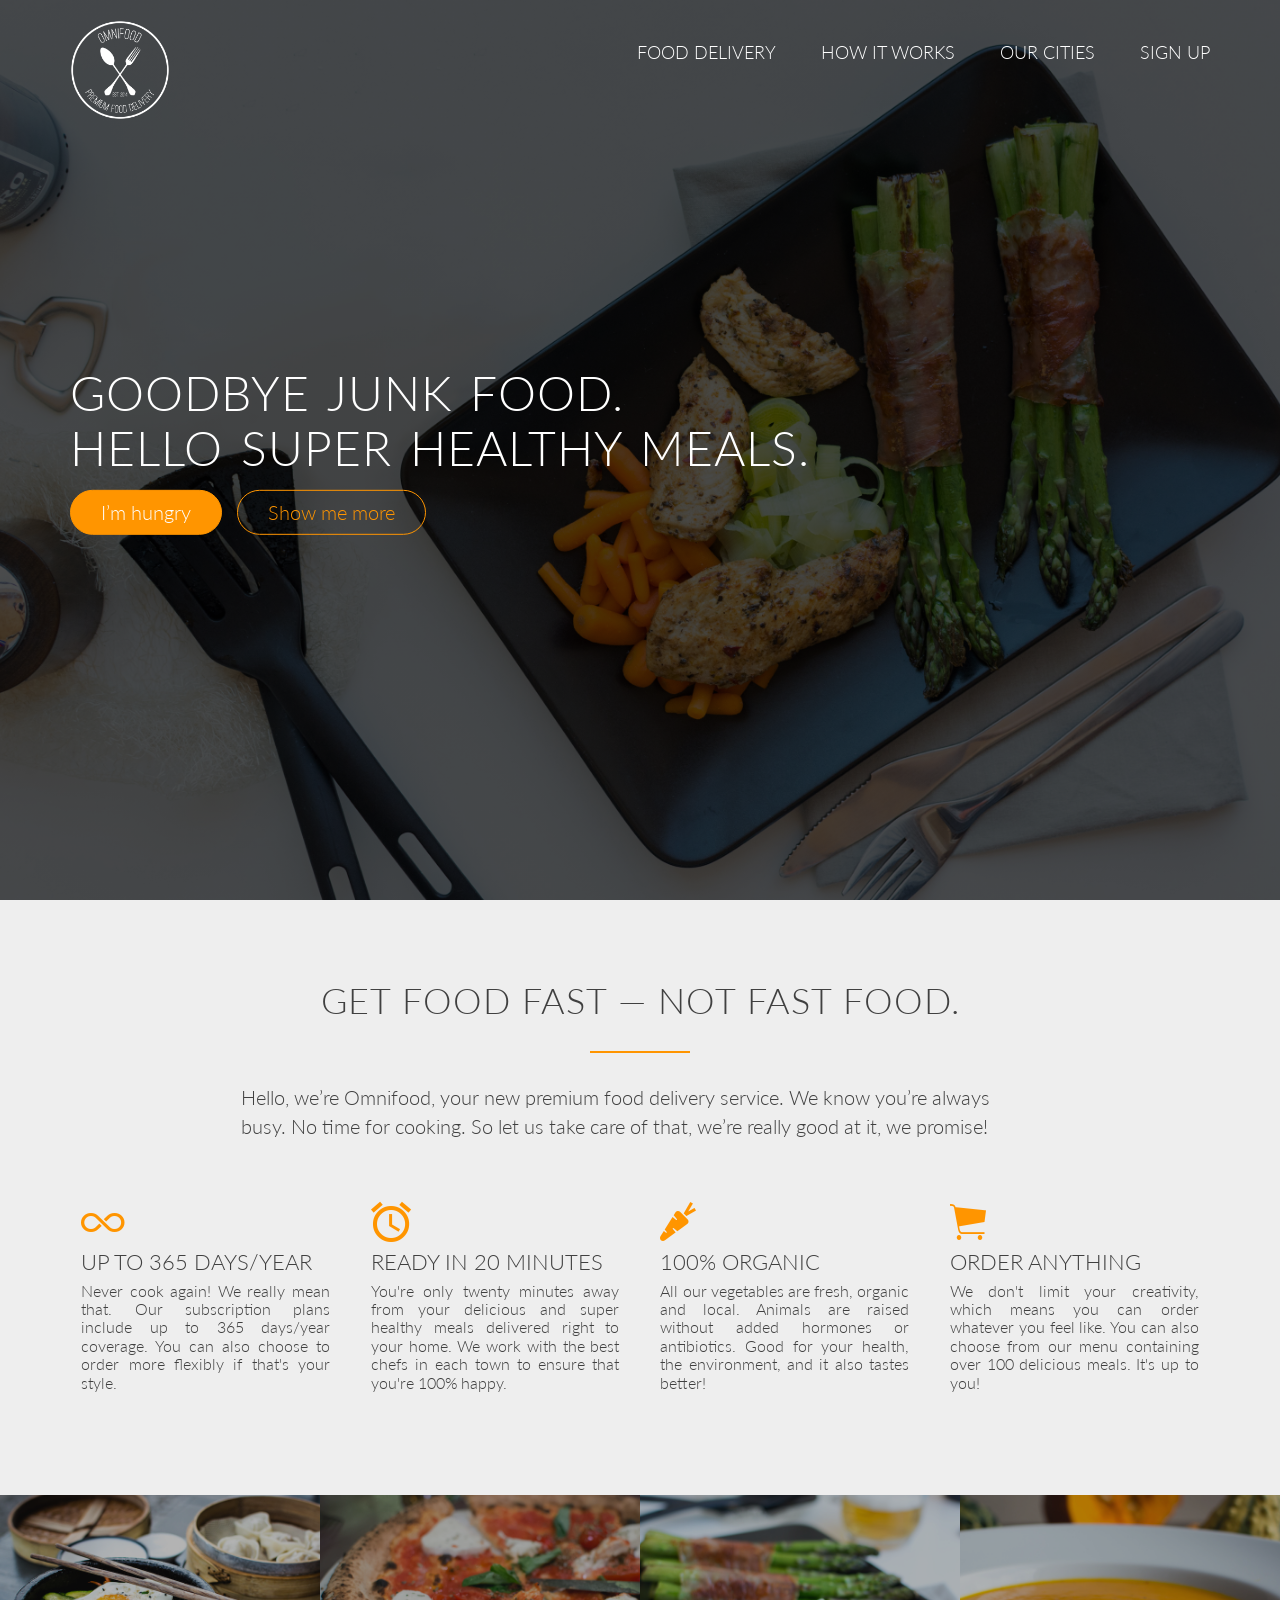
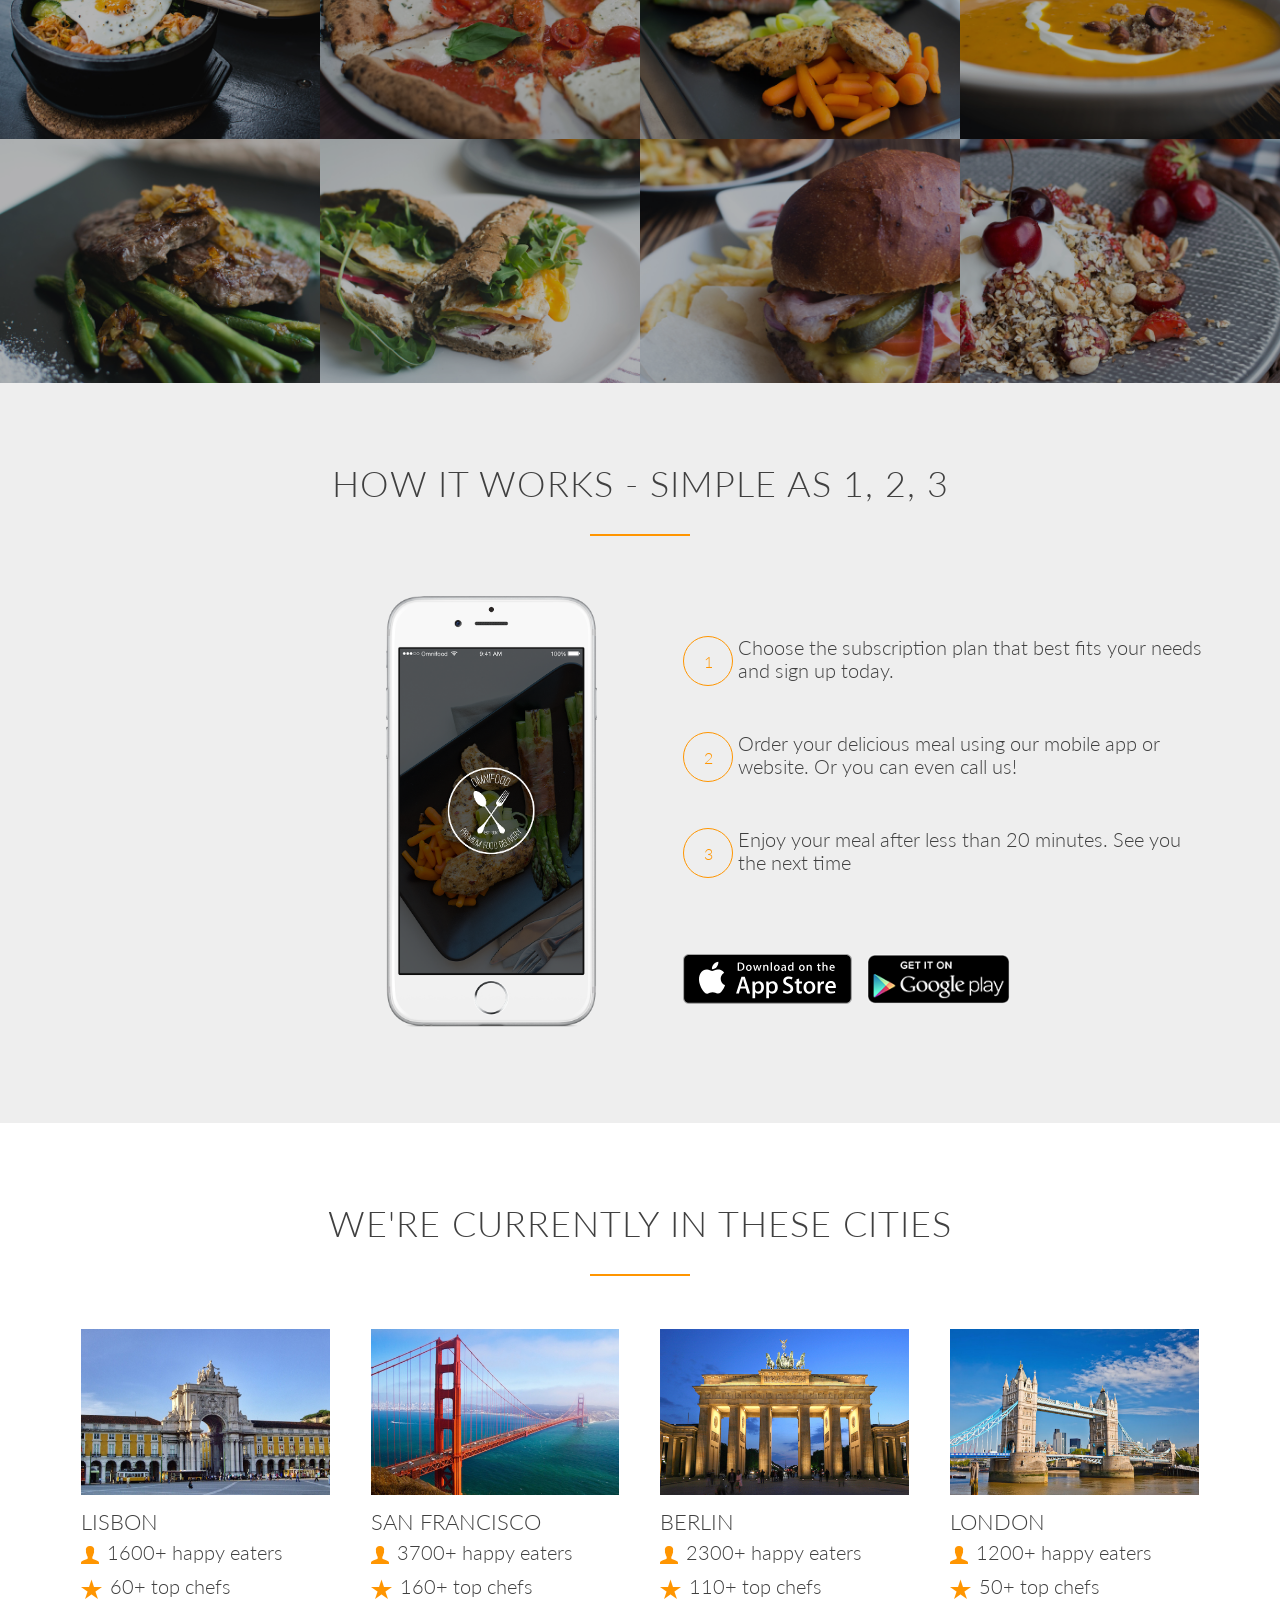
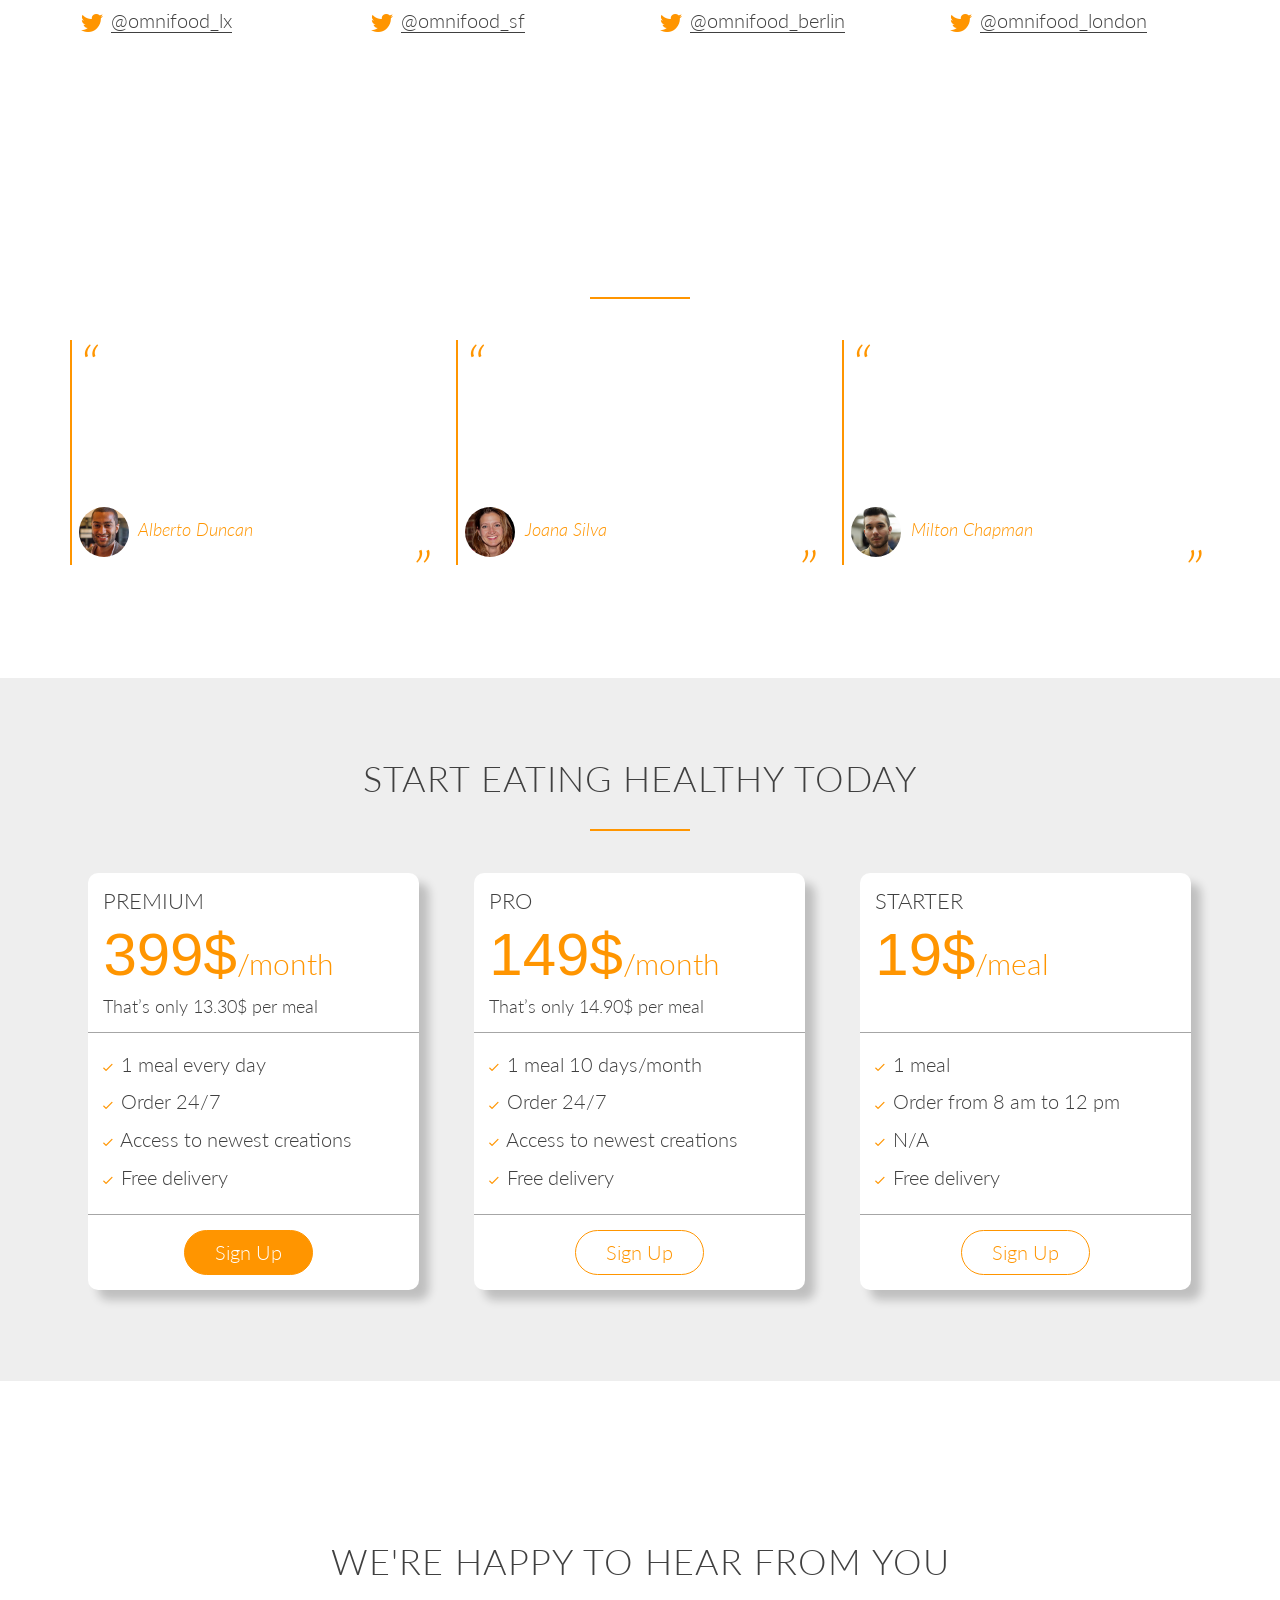
==== commit fb180092: "Push" ====
--- a/omnifood26/omnifood26/index.html
+++ b/omnifood26/omnifood26/index.html
@@ -335,6 +335,7 @@
                     19$<span>/meal</span>
                 </p>
                 <p class="meal-daily">
+                    &nbsp
                 </p>
             </div>
             <div>
@@ -359,35 +360,24 @@
             </div>
         </div>
     </div>
+</section>
+<section class="section-form">
+    <section class="row">
+        <h2>
+            We're happy to hear from you
+        </h2>
+    </section>
 </section>
 </body>
 
-</ht/
-
-<!-- Section 6: Sign up and pricing plans
-Title: Start eating healthy today
-
-Plan 1: Premium
-399$ per month
-That’s only 13.30$ per meal
-1 meal every day
-Order 24/7
-Access to newest creations
-Free delivery
-
-
-Plan 2: Pro
-149$ per month
-That’s only 14.90$ per meal
-1 meal 10 days/month
-Order 24/7
-Access to newest creations
-Free delivery
-
-
-Plan 3: Starter
-19$ per meal
-1 meal
-Order from 8 am to 12 pm
-Free delivery -->
-
+</html>
+
+<!-- Section 7: Contact form
+Title: We're happy to hear from you
+
+Fields to include:
+Name
+Email
+How did you find us?
+Newsletter
+Drop us a line -->
--- a/omnifood26/omnifood26/resource/css/style.css
+++ b/omnifood26/omnifood26/resource/css/style.css
@@ -370,19 +370,42 @@
     width: 90%;
     margin-left: 5%;
     border-radius: 10px;
-}
+    box-shadow: 10px 10px 10px #00000033;
+}
+
+
 
 .meal-month{
     font-size: 300%;
     color: #ff9500;
     font-weight: 100;
+    margin-bottom: 7px;
 }
 
 .meal-month span{
     font-size: 50%;
     font-weight: 300;
 }
+
 .plan-box div{
     border-bottom: 1px solid #a6a6a6;
     padding: 15px;
+}
+
+.meal-daily{
+    font-size: 90%;
+}
+
+
+.plan-box ul{
+    list-style: none;
+}
+
+.plan-box ul li{
+    padding: 5px 0;
+}
+
+.plan-box div:last-child{
+    text-align: center;
+    border-bottom: 0px;
 }
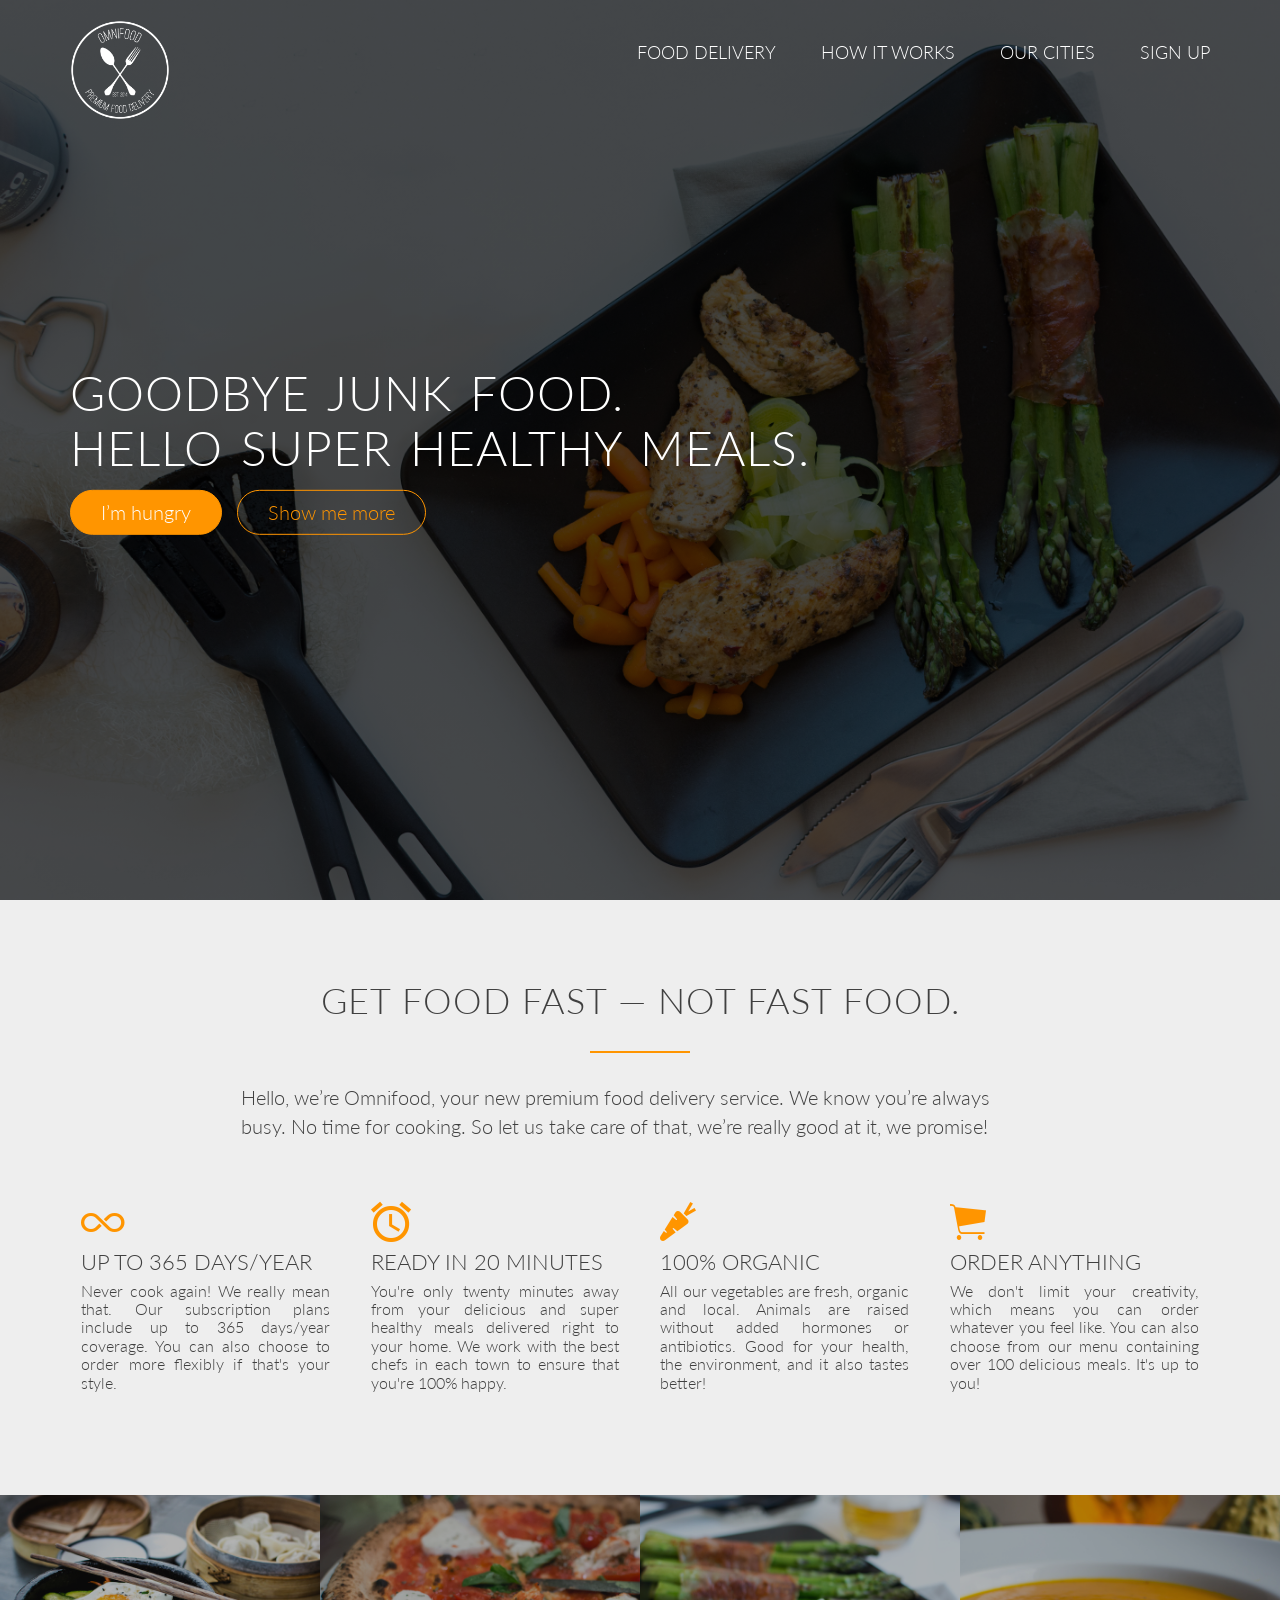
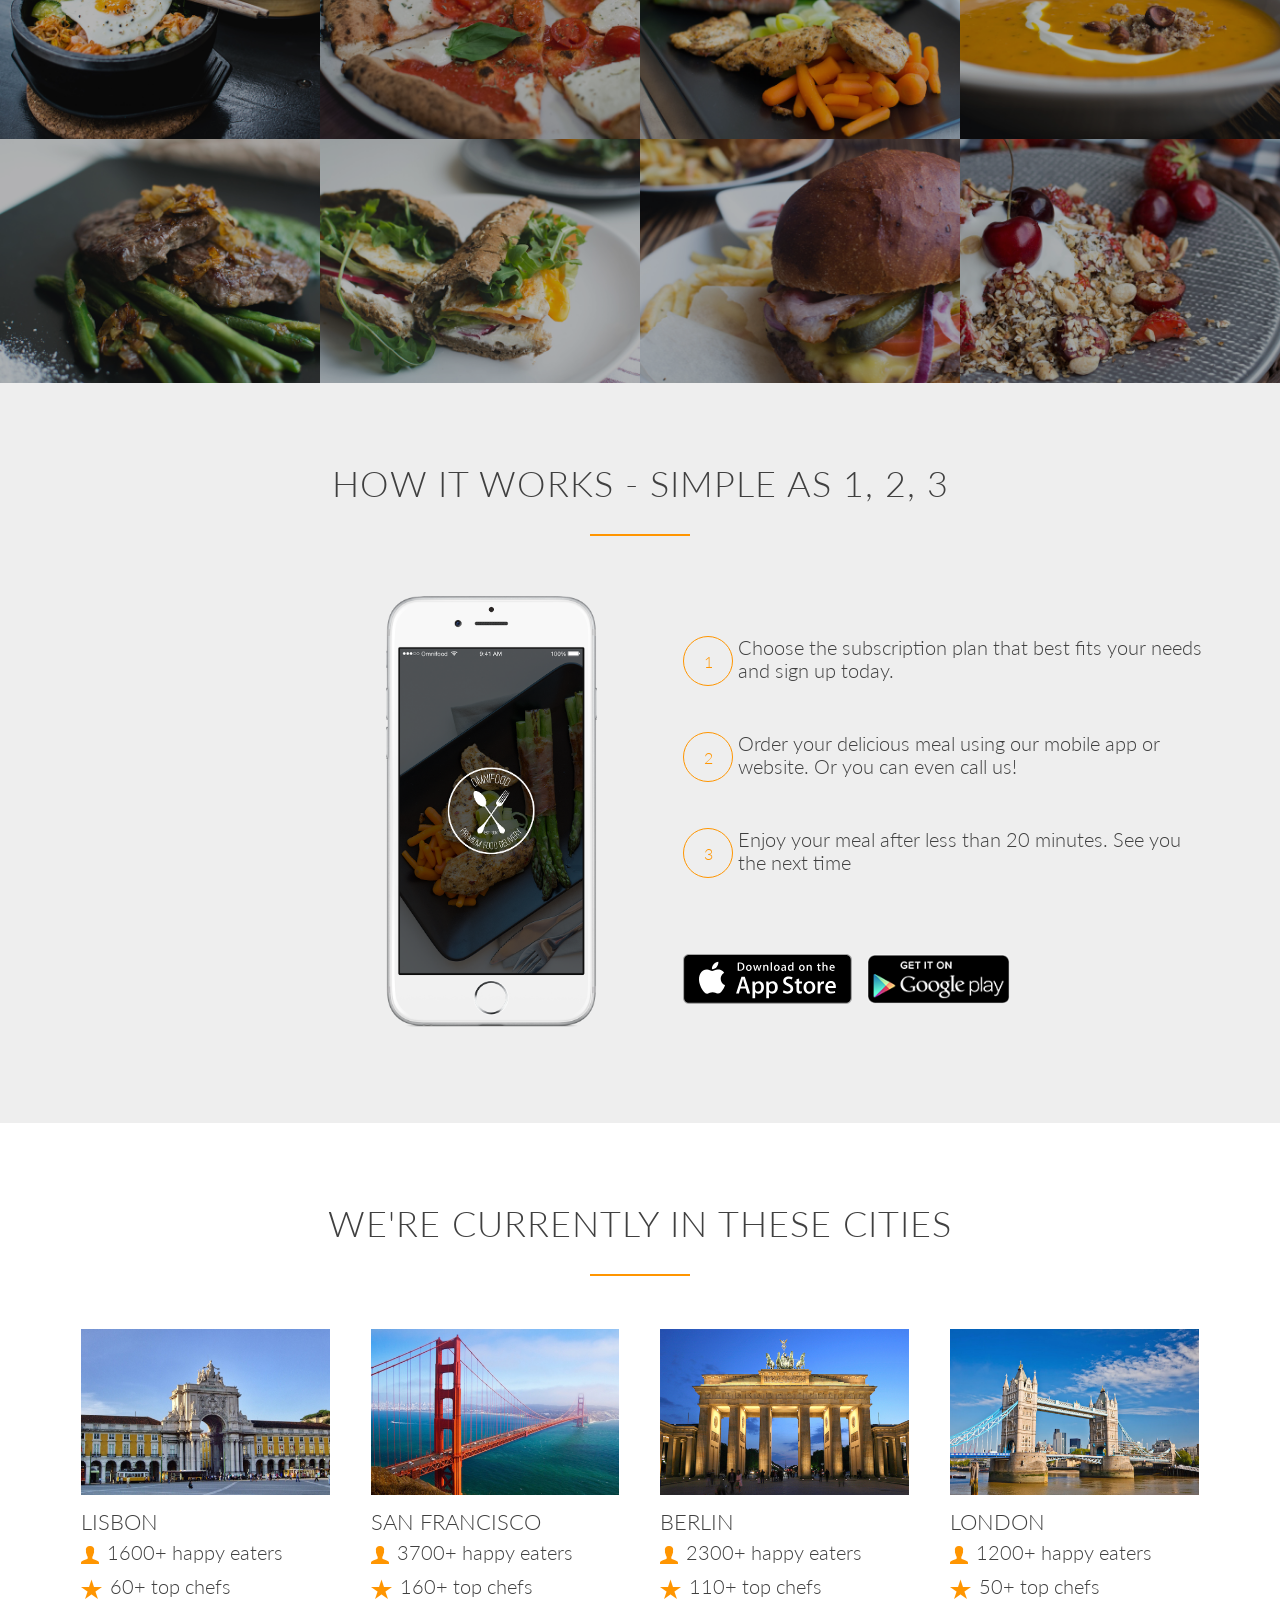
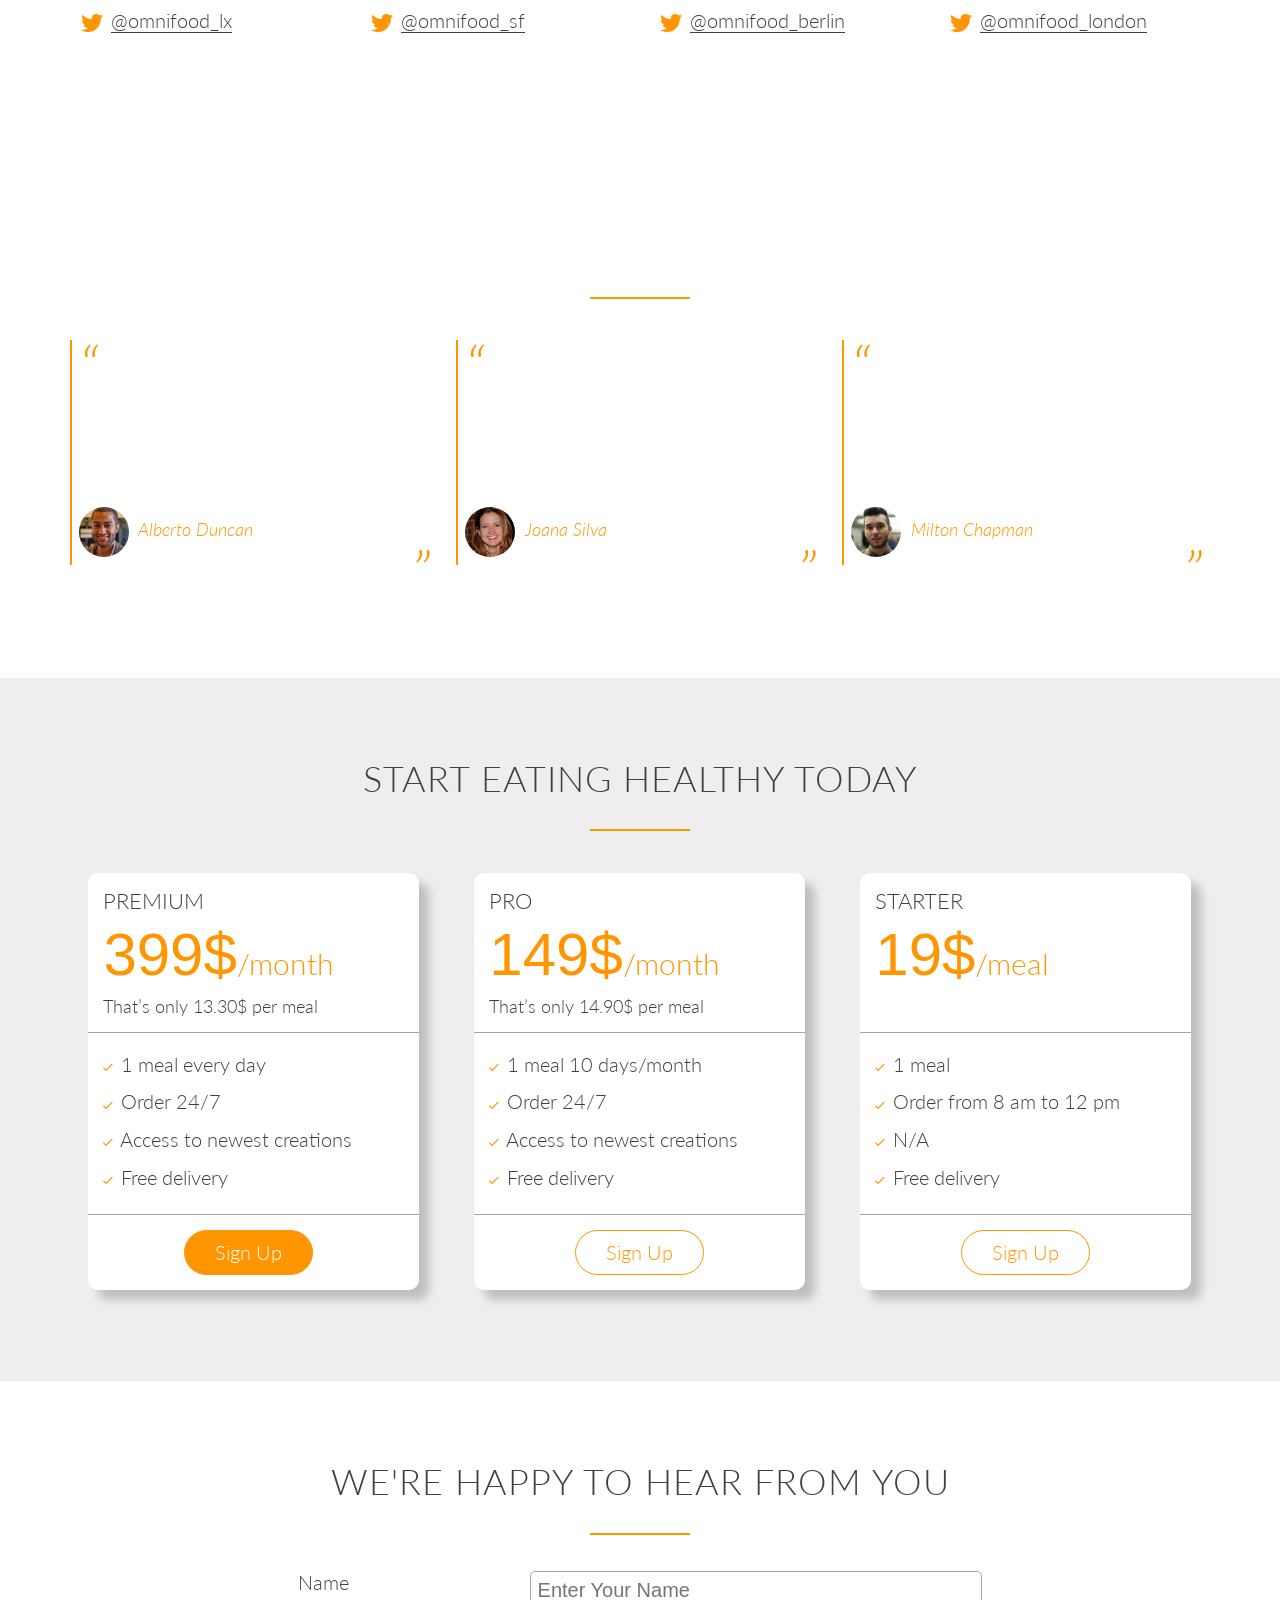
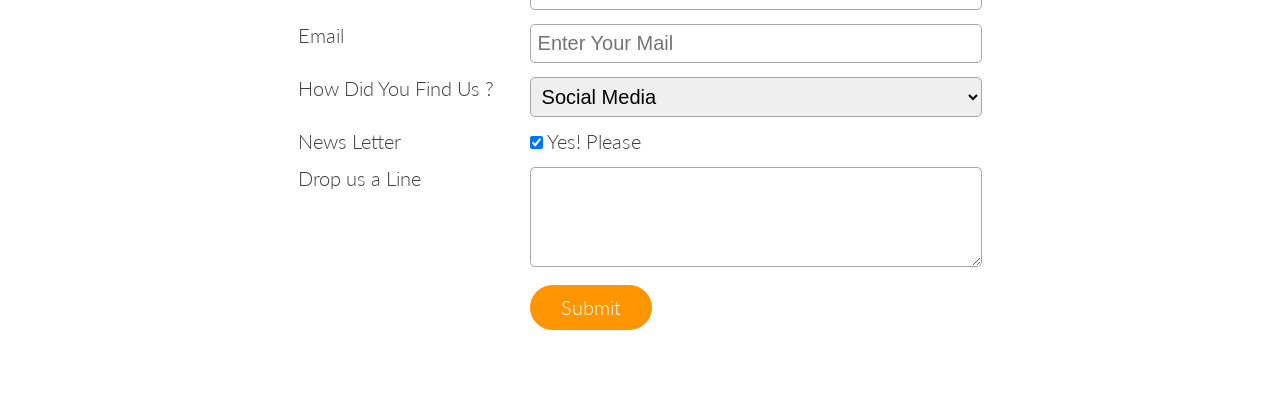
==== commit bc7966d1: "Push" ====
--- a/omnifood26/omnifood26/index.html
+++ b/omnifood26/omnifood26/index.html
@@ -362,11 +362,68 @@
     </div>
 </section>
 <section class="section-form">
-    <section class="row">
+    <div class="row">
         <h2>
             We're happy to hear from you
         </h2>
-    </section>
+    </div>
+    <div class="row">
+        <form action="#" method="post" class="feedback-form">
+            <div class="row">
+                <div class="col span-1-of-3">
+                    <label>Name</label>
+                </div>
+                <div class="col span-2-of-3">
+                    <input type="text" name="name" id="name" placeholder="Enter Your Name" required>
+                </div>
+            </div>
+            <div class="row">
+                <div class="col span-1-of-3">
+                    <label>Email</label>
+                </div>
+                <div class="col span-2-of-3">
+                    <input type="email" name="email" id="email" placeholder="Enter Your Mail" required>
+                </div>
+            </div>
+            <div class="row">
+                <div class="col span-1-of-3">
+                    <label>How Did You Find Us ?</label>
+                </div>
+                <div class="col span-2-of-3">
+                <select name="find-us" id="find-us">
+                    <option value="news">Newspaper</option>
+                    <option value="ads">Ads</option>
+                    <option value="sm" selected>Social Media</option>
+                    <option value="ff">Friends/Family</option>
+                    <option value="other"">Other</option>
+                </select>    
+                </div>
+            </div>
+            <div class="row">
+                <div class="col span-1-of-3">
+                    <label>News Letter</label>
+                </div>
+                <div class="col span-2-of-3">
+                <input type="checkbox" name="news" id="news" checked> Yes! Please
+                </div>
+            </div>
+            <div class="row">
+                <div class="col span-1-of-3">
+                    <label>Drop us a Line</label>
+                </div>
+                <div class="col span-2-of-3">
+                <textarea name="feedback" id="feedback"></textarea>
+                </div>
+            </div>
+            <div class="row">
+                <div class="col span-1-of-3">
+                </div>
+                <div class="col span-2-of-3">
+                    <input type="submit" name="submit" id="submit">
+                </div>
+            </div>
+        </form>
+    </div>
 </section>
 </body>
 
--- a/omnifood26/omnifood26/resource/css/style.css
+++ b/omnifood26/omnifood26/resource/css/style.css
@@ -86,7 +86,9 @@
 
 
 .btn:link,
-.btn:visited{
+.btn:visited,
+input[type=submit]
+{
     display: inline-block;
     padding: 10px 30px;
     text-decoration: none;
@@ -96,7 +98,9 @@
 }
 
 .btn-full:link,
-.btn-full:visited{
+.btn-full:visited,
+input[type=submit]
+{
     color: #fff;
     background-color: #ff9500;
     border: 1px solid #ff9500;
@@ -110,12 +114,15 @@
 }
 
 .btn:hover,
-.btn:active{
+.btn:active,
+input[type=submit]:hover,
+input[type=submit]:active{
     background-color: #e18300;
 }
 
 .btn-full:hover,
-.btn-full:active{
+.btn-full:active
+{
     border: 1px solid #e18300;
 }
 
@@ -408,4 +415,28 @@
 .plan-box div:last-child{
     text-align: center;
     border-bottom: 0px;
-}+}
+
+.feedback-form{
+    width: 60%;
+    margin: 0 auto;
+}
+
+input[type=text],
+input[type=email],
+select, 
+textarea{
+    width: 100%;
+    border-radius: 5px;
+    padding: 7px;
+    border: 1px solid #a6a6a6;
+}
+
+textarea{
+    height: 100px;
+}
+
+*:focus{
+    outline: none;
+}
+
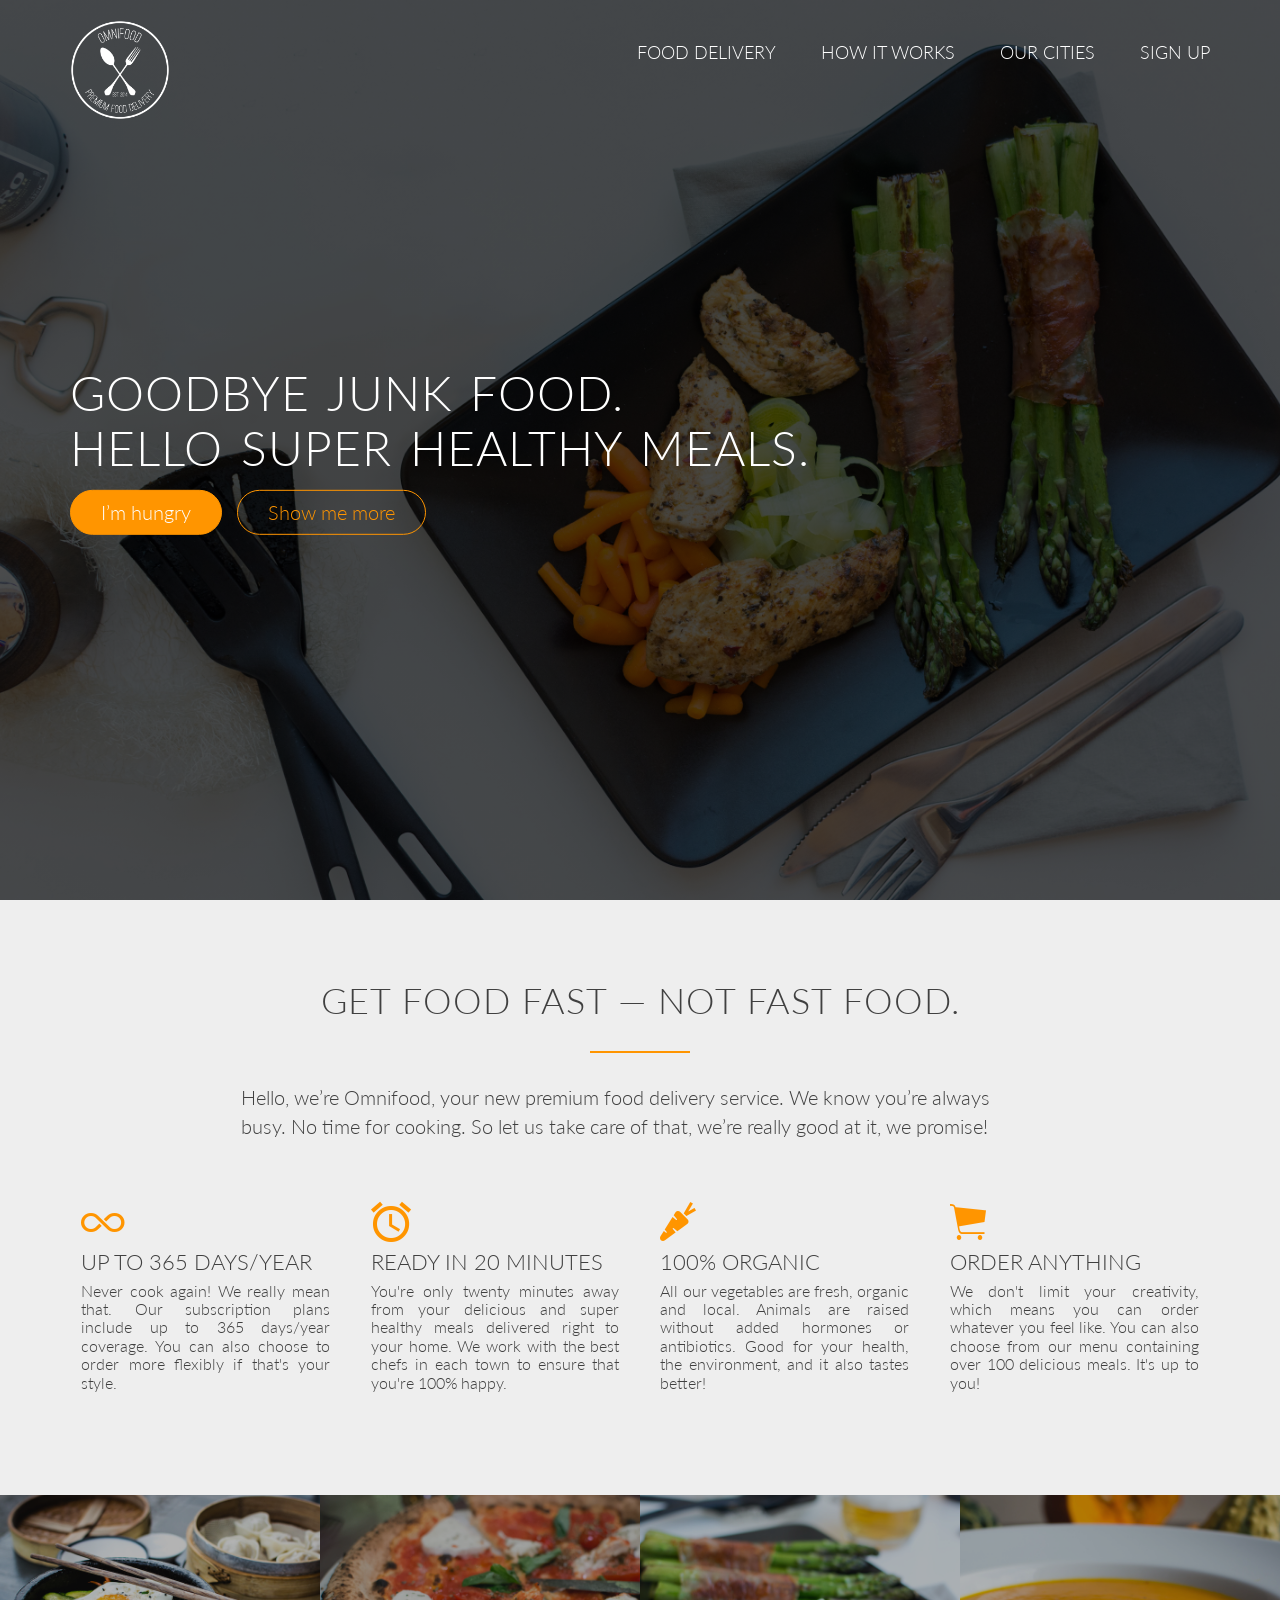
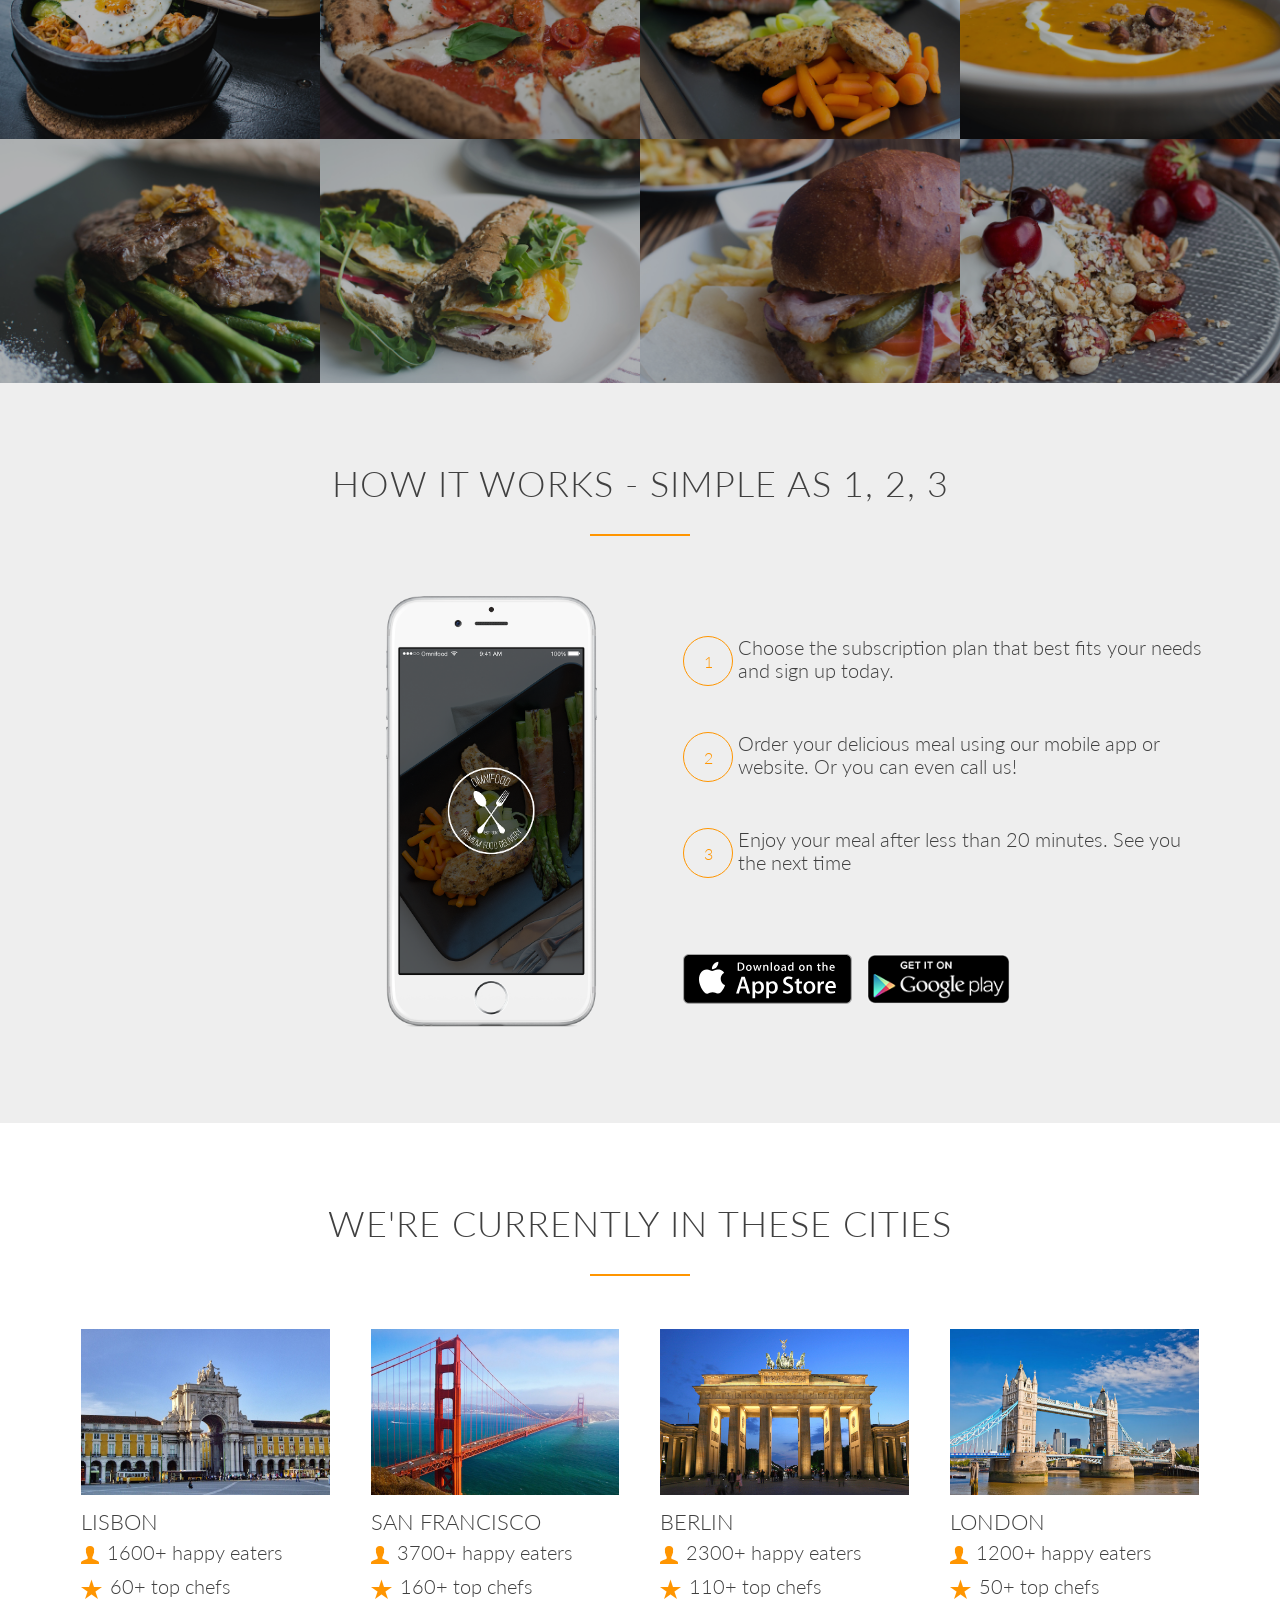
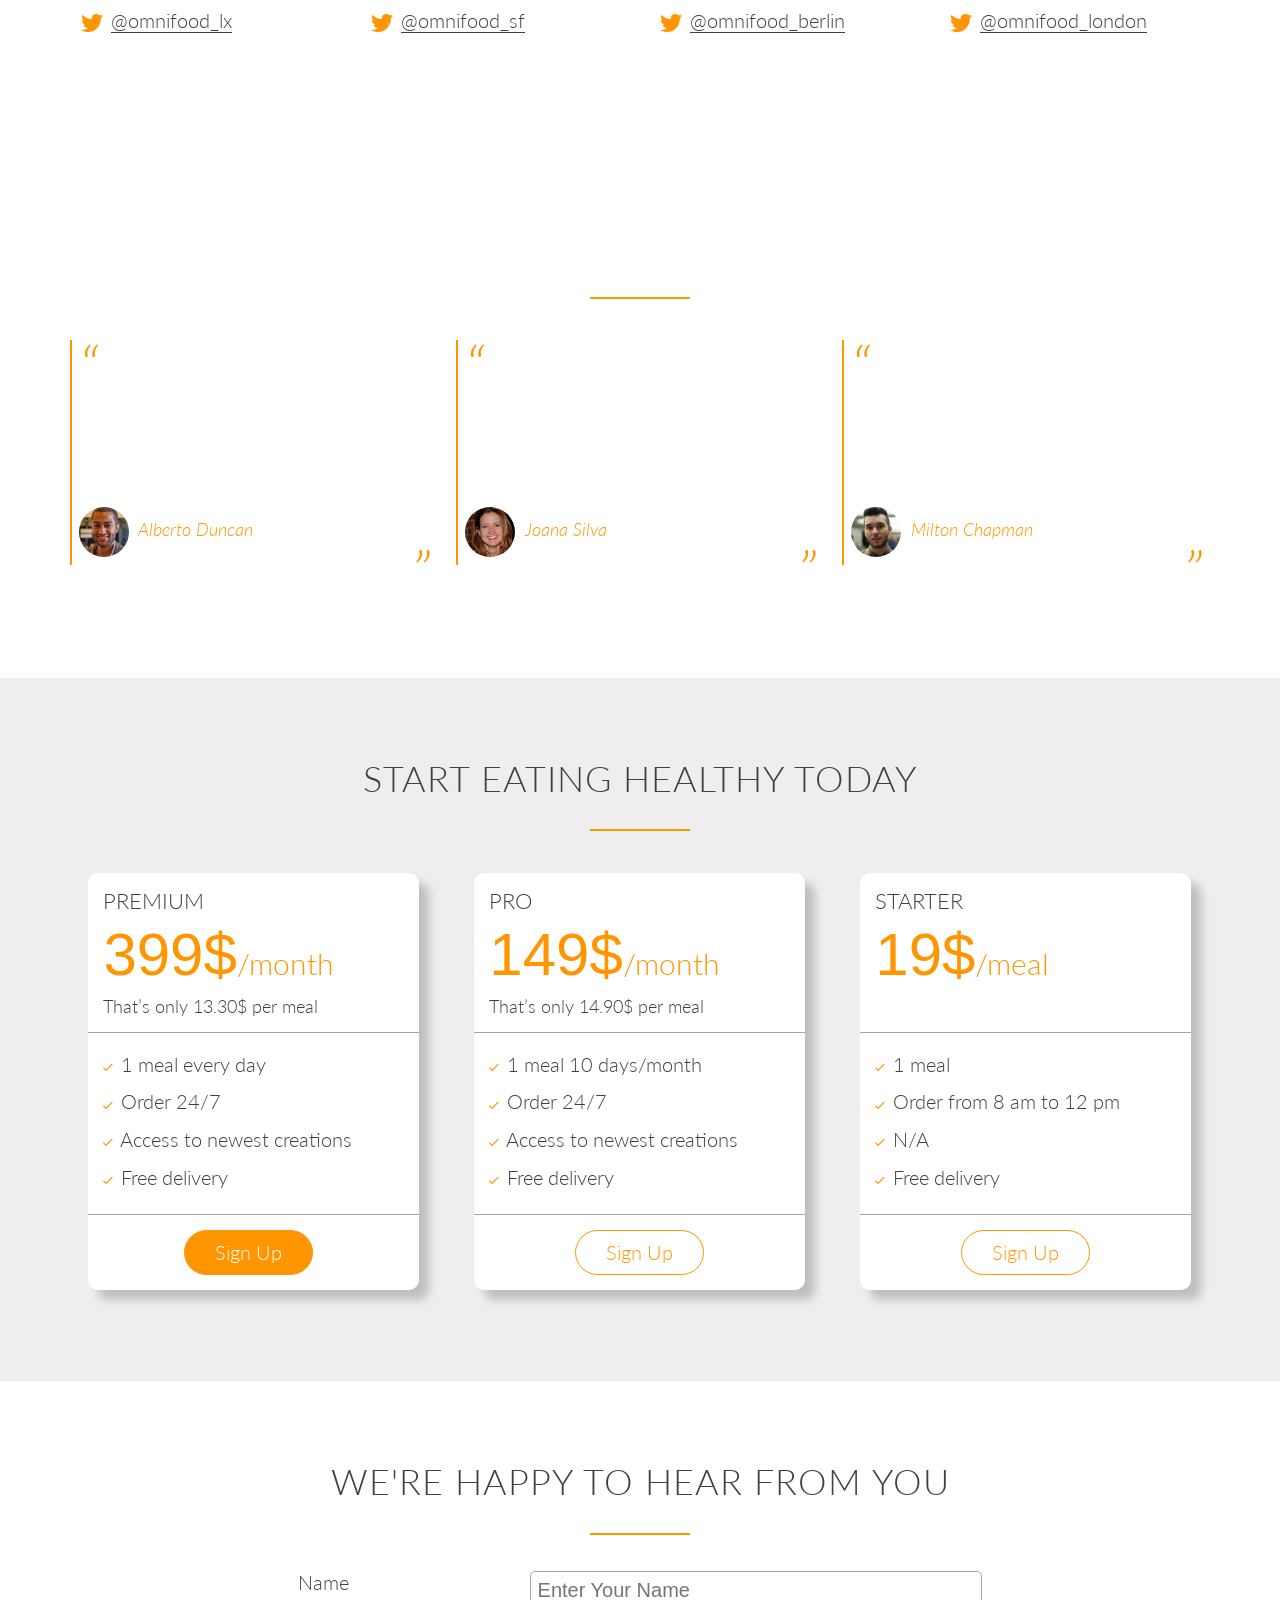
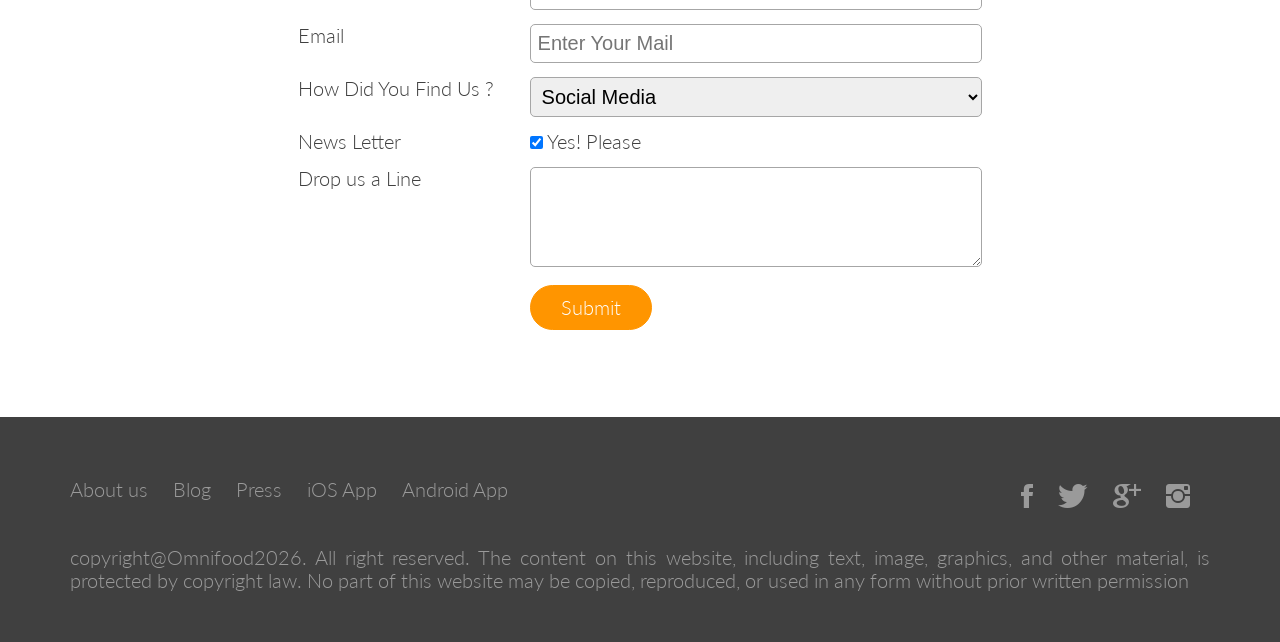
==== commit 8424c31d: "Push" ====
--- a/omnifood26/omnifood26/index.html
+++ b/omnifood26/omnifood26/index.html
@@ -425,16 +425,32 @@
         </form>
     </div>
 </section>
+
+<footer>
+    <div class="row">
+        <div class="col span-1-of-2">
+            <ul class="footer-navs">
+                <li><a href="#">About us</a></li>
+                <li><a href="#">Blog</a></li>
+                <li><a href="#">Press</a></li>
+                <li><a href="#">iOS App</a></li>
+                <li><a href="#">Android App</a></li>
+            </ul>
+        </div>
+        <div class="col span-1-of-2">
+            <ul class="social-navs">
+                <li><a href="#"><i class="ion-social-facebook"></i></a></li>
+                <li><a href="#"><i class="ion-social-twitter"></i></a></li>
+                <li><a href="#"><i class="ion-social-googleplus"></i></a></li>
+                <li><a href="#"><i class="ion-social-instagram"></i></a></li>
+            </ul>
+        </div>
+    </div>
+    <div class="row">
+        <p>copyright@Omnifood2026. All right reserved. The content on this website, including text, image, graphics, and other material, is protected by copyright law. No part of this website may be copied, reproduced, or used in any form without prior written permission</p>
+    </div>
+</footer>
 </body>
 
 </html>
 
-<!-- Section 7: Contact form
-Title: We're happy to hear from you
-
-Fields to include:
-Name
-Email
-How did you find us?
-Newsletter
-Drop us a line -->
--- a/omnifood26/omnifood26/resource/css/style.css
+++ b/omnifood26/omnifood26/resource/css/style.css
@@ -440,3 +440,61 @@
     outline: none;
 }
 
+footer{
+    background-color: #404040;
+    padding: 50px;
+}
+
+.footer-navs{
+    list-style: none;
+    float: left;
+}
+
+.social-navs{
+    list-style: none;
+    float: right;
+}
+
+.footer-navs li,
+.social-navs li{
+    display: inline-block;
+    margin-right: 20px;
+}
+.footer-navs li a:link,
+.footer-navs li a:visited,
+.social-navs li a:link,
+.social-navs li a:visited{
+    color: #9a9a9a;
+}
+
+.footer-navs li a:hover,
+.footer-navs li a:active{
+    color: #fff;
+    text-decoration: none;
+    border: 0px;
+}
+.social-navs li a:link,
+.social-navs li a:visited{
+    font-size: 160%;
+}
+.ion-social-facebook:hover{
+    color: #1877f2;
+}
+
+
+.ion-social-twitter:hover{
+    color: #1da1f2;
+}
+
+.ion-social-googleplus:hover{
+    color: #DD4B39;
+}
+.ion-social-instagram:hover{
+    color: #fa8e37;
+}
+
+footer p{
+    color: #9a9a9a;
+    margin-top: 20px;
+    text-align: justify;
+}
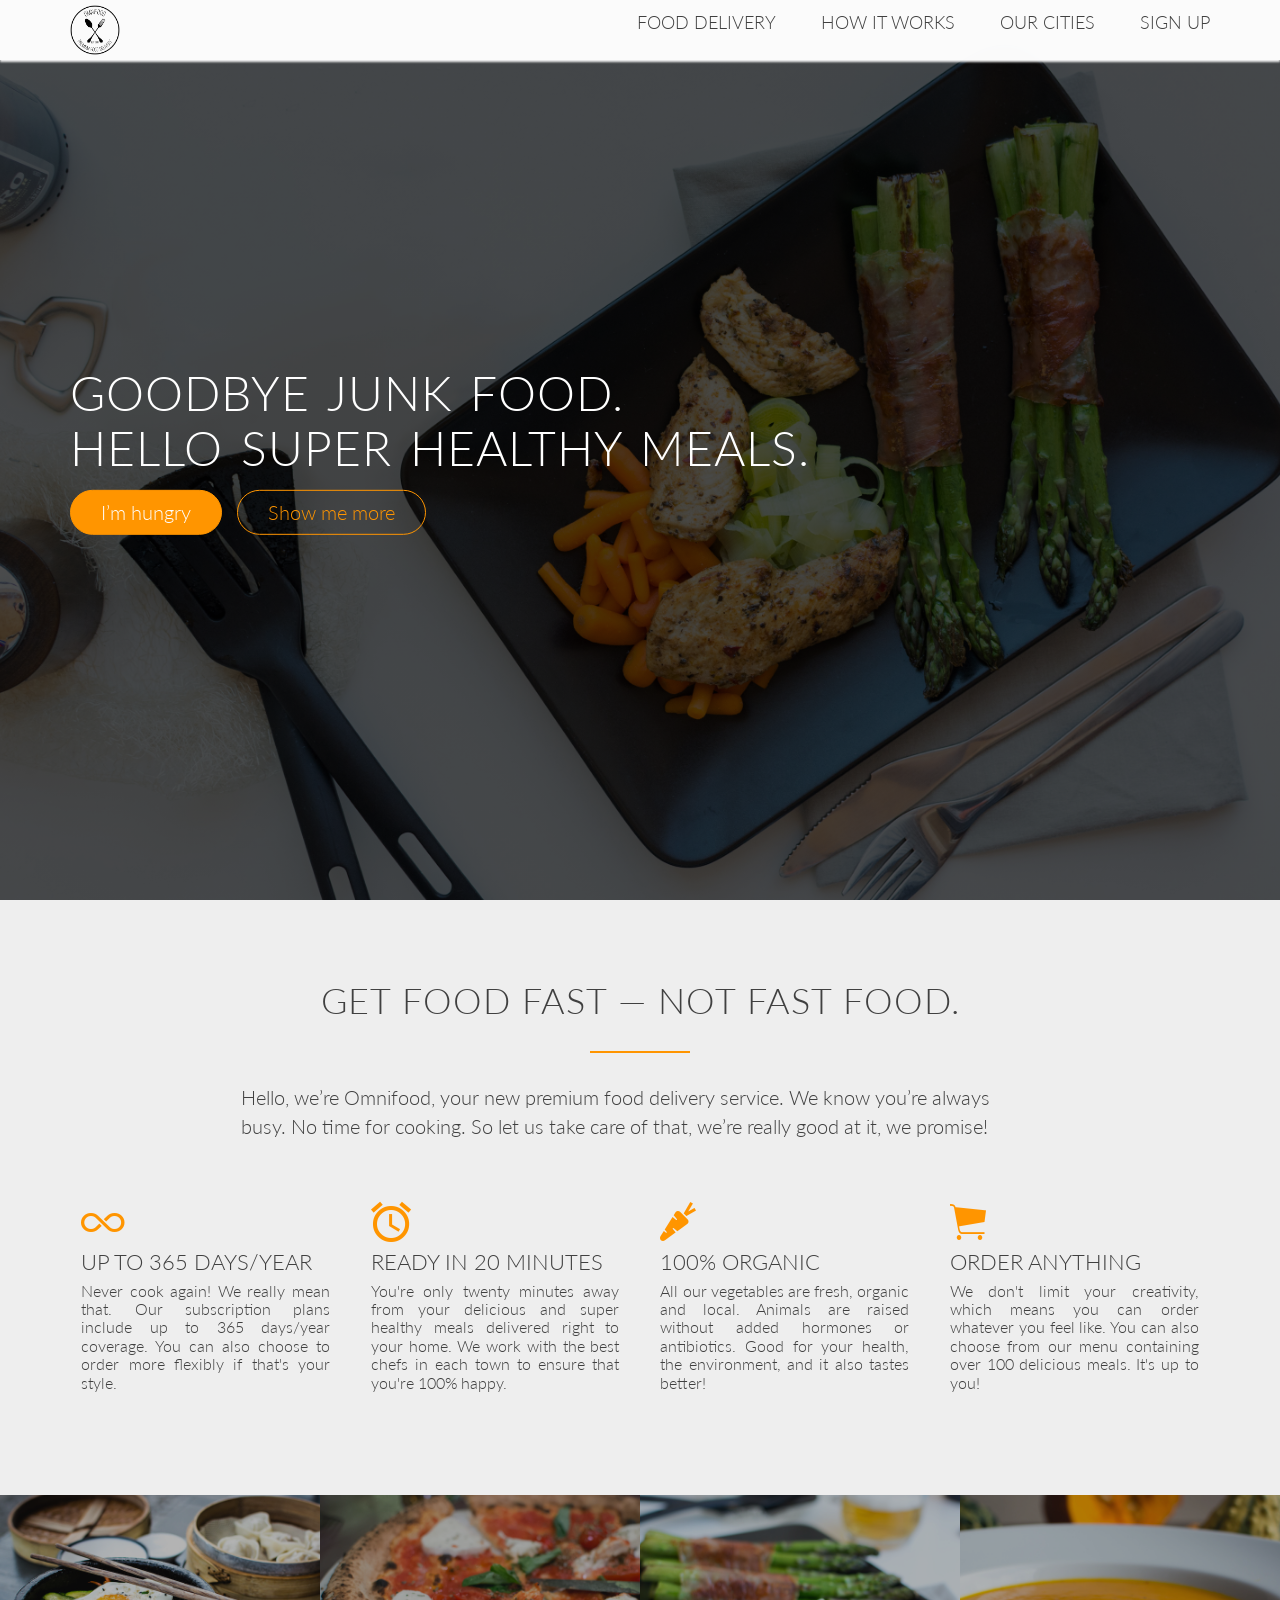
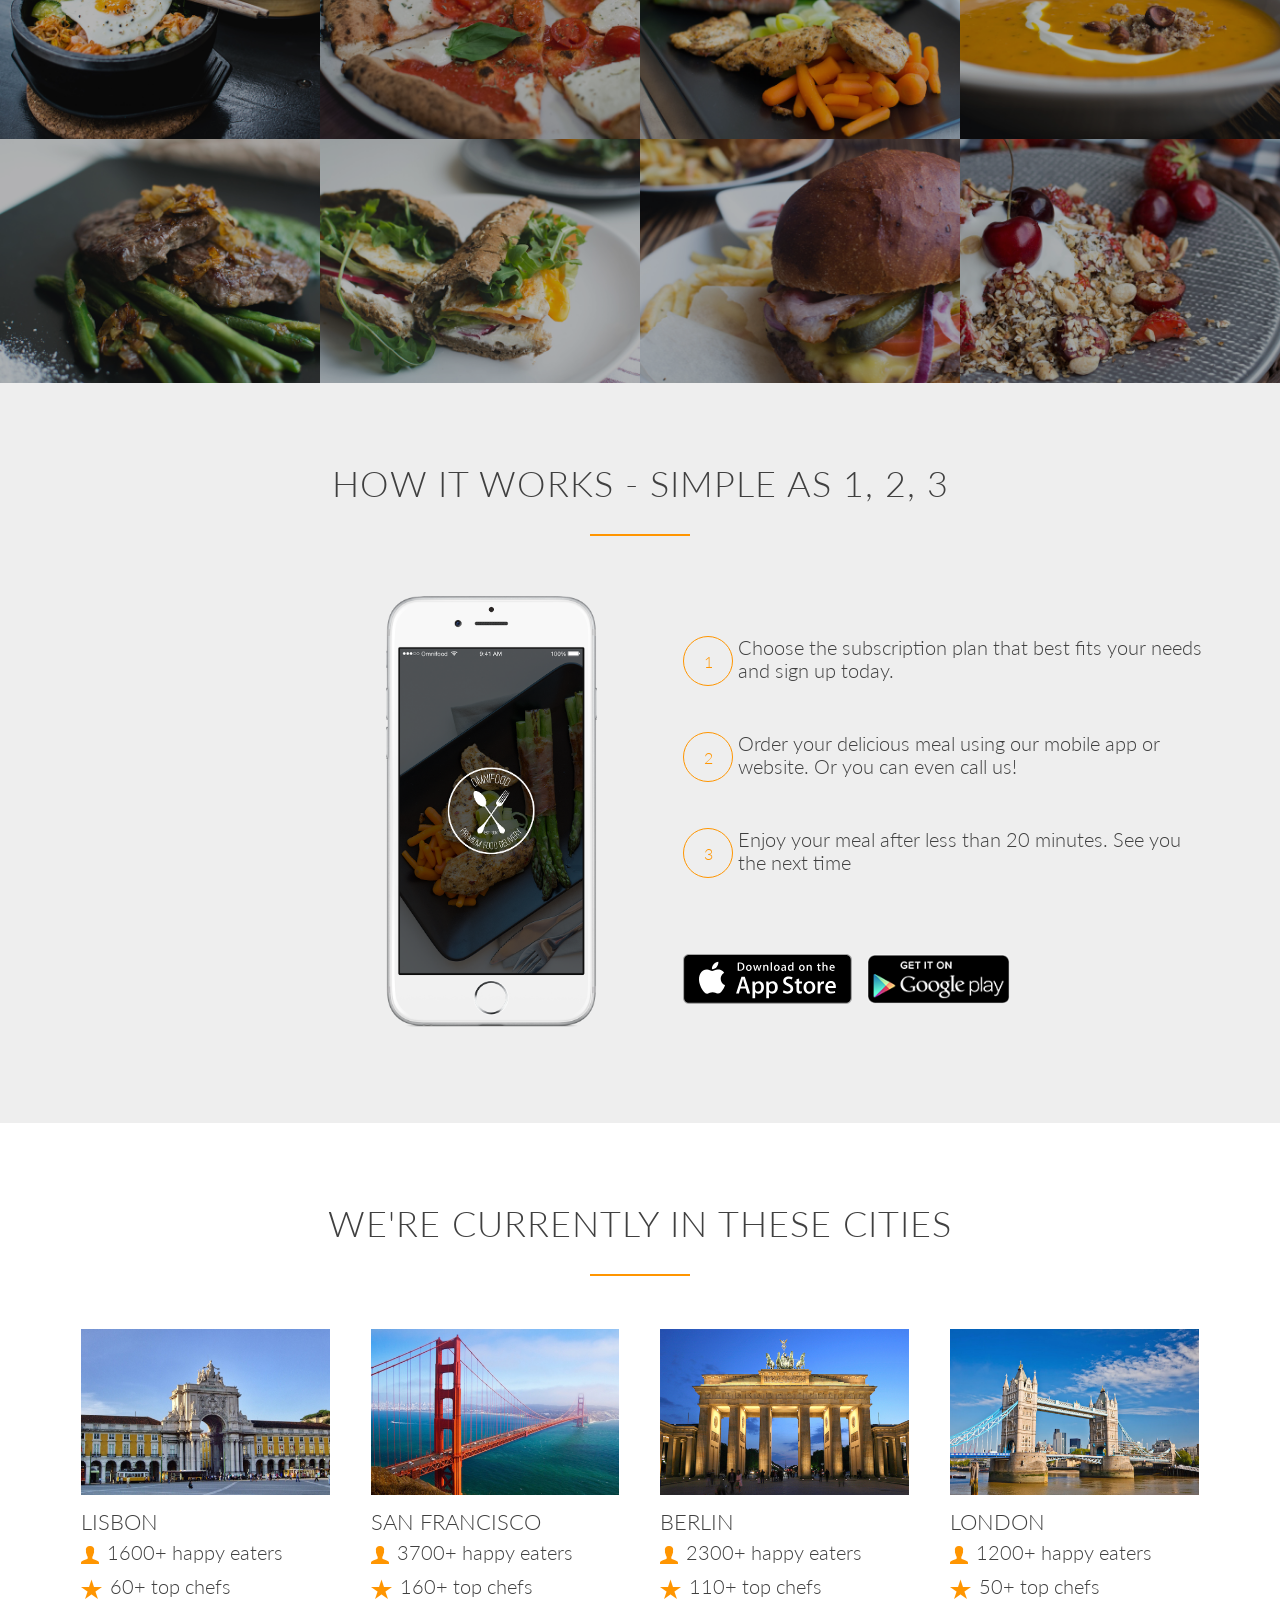
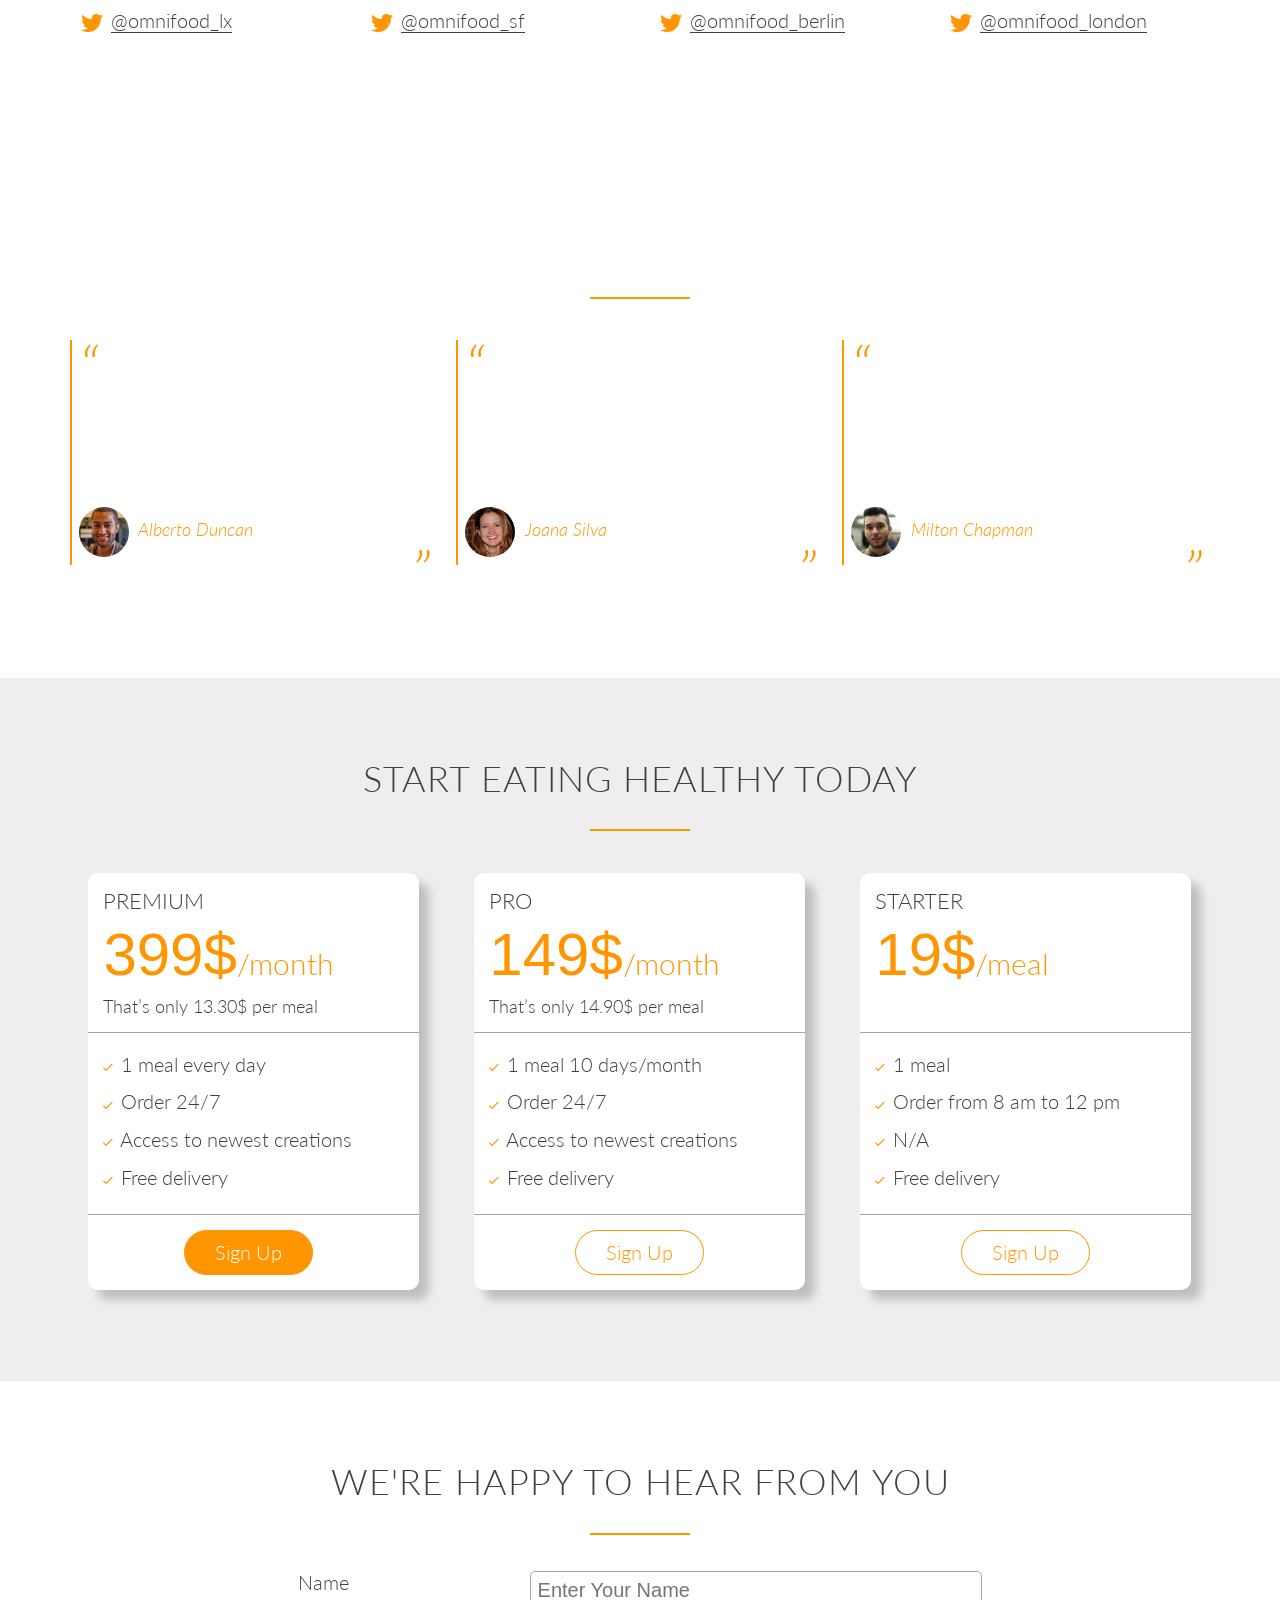
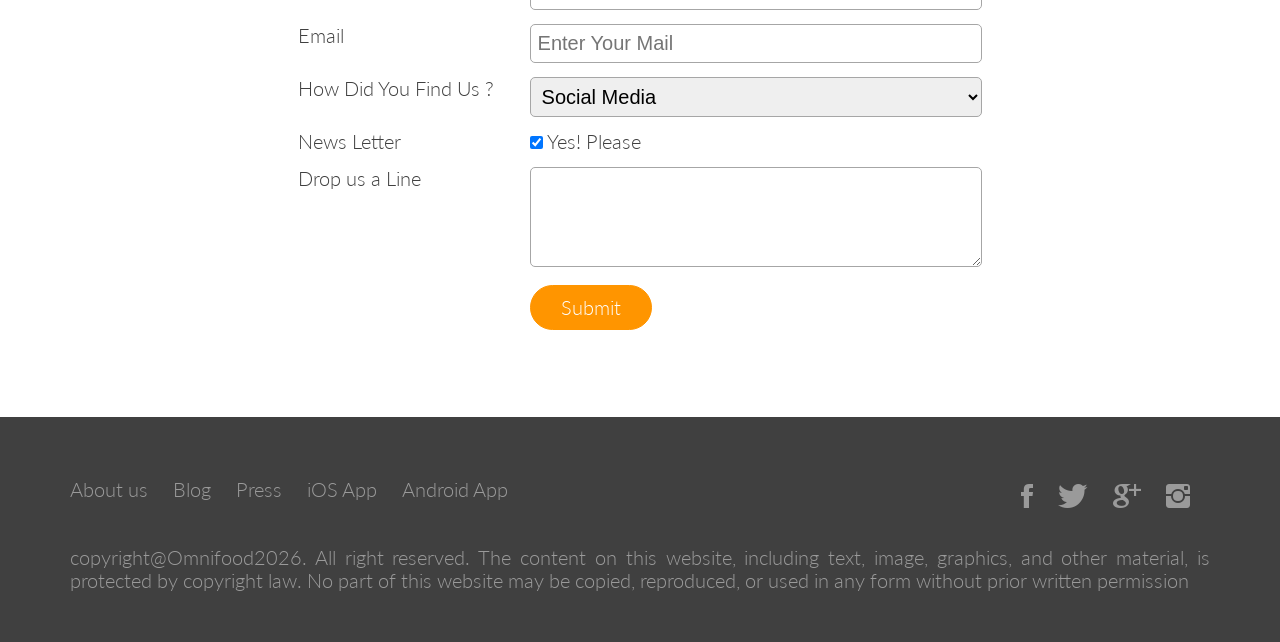
==== commit e8b80e3e: "Push" ====
--- a/omnifood26/omnifood26/index.html
+++ b/omnifood26/omnifood26/index.html
@@ -16,9 +16,11 @@
 
 <body>
     <header>
-        <nav>
+        <nav class="sticky">
             <div class="row">
                 <img src="resource/img/logo-white.png" alt="White logo" class="logo-white" />
+                <img src="resource/img/logo.png" alt="Black logo" class="logo-black" />
+                
                 <ul class="main-nav">
                     <li><a href="#">Food delivery</a></li>
                     <li><a href="#">How it works</a></li>
@@ -450,6 +452,8 @@
         <p>copyright@Omnifood2026. All right reserved. The content on this website, including text, image, graphics, and other material, is protected by copyright law. No part of this website may be copied, reproduced, or used in any form without prior written permission</p>
     </div>
 </footer>
+<script src="https://ajax.googleapis.com/ajax/libs/jquery/3.7.1/jquery.min.js"></script>
+<script src="resource/js/index.js"></script>
 </body>
 
 </html>
--- a/omnifood26/omnifood26/resource/css/style.css
+++ b/omnifood26/omnifood26/resource/css/style.css
@@ -139,6 +139,14 @@
     margin-top: 20px;
 }
 
+.logo-black{
+    height: 50px;
+    width: auto;
+    float: left;
+    margin: 5px 0;
+    display: none;
+}
+
 .main-nav{
     float: right;
     list-style: none;
@@ -304,6 +312,11 @@
     margin-bottom: 10px;
 }
 
+.box img:hover{
+    transform: scale(1.1);
+    transition: all ease 0.8s;
+}
+
 .city-features{
     margin-bottom: 6px;
 }
@@ -497,4 +510,36 @@
     color: #9a9a9a;
     margin-top: 20px;
     text-align: justify;
+}
+
+.sticky{
+    position: fixed;
+    top: 0;
+    left: 0;
+    width: 100%;
+    background-color: rgba(255,255,255,0.98);
+    box-shadow: 0 2px 2px #eeeeee;
+    z-index: 9999;
+}
+
+
+.sticky .main-nav li a:link,
+.sticky .main-nav li a:visited{
+    color: #404040;
+    padding:25px 0;
+    border-bottom: 2px solid transparent;
+    transition: border-bottom 0.2s;
+}
+
+
+.sticky .main-nav{
+    margin-top: 10px;
+}
+
+.sticky .logo-black{
+    display: block;
+}
+
+.sticky .logo-white{
+    display: none;
 }
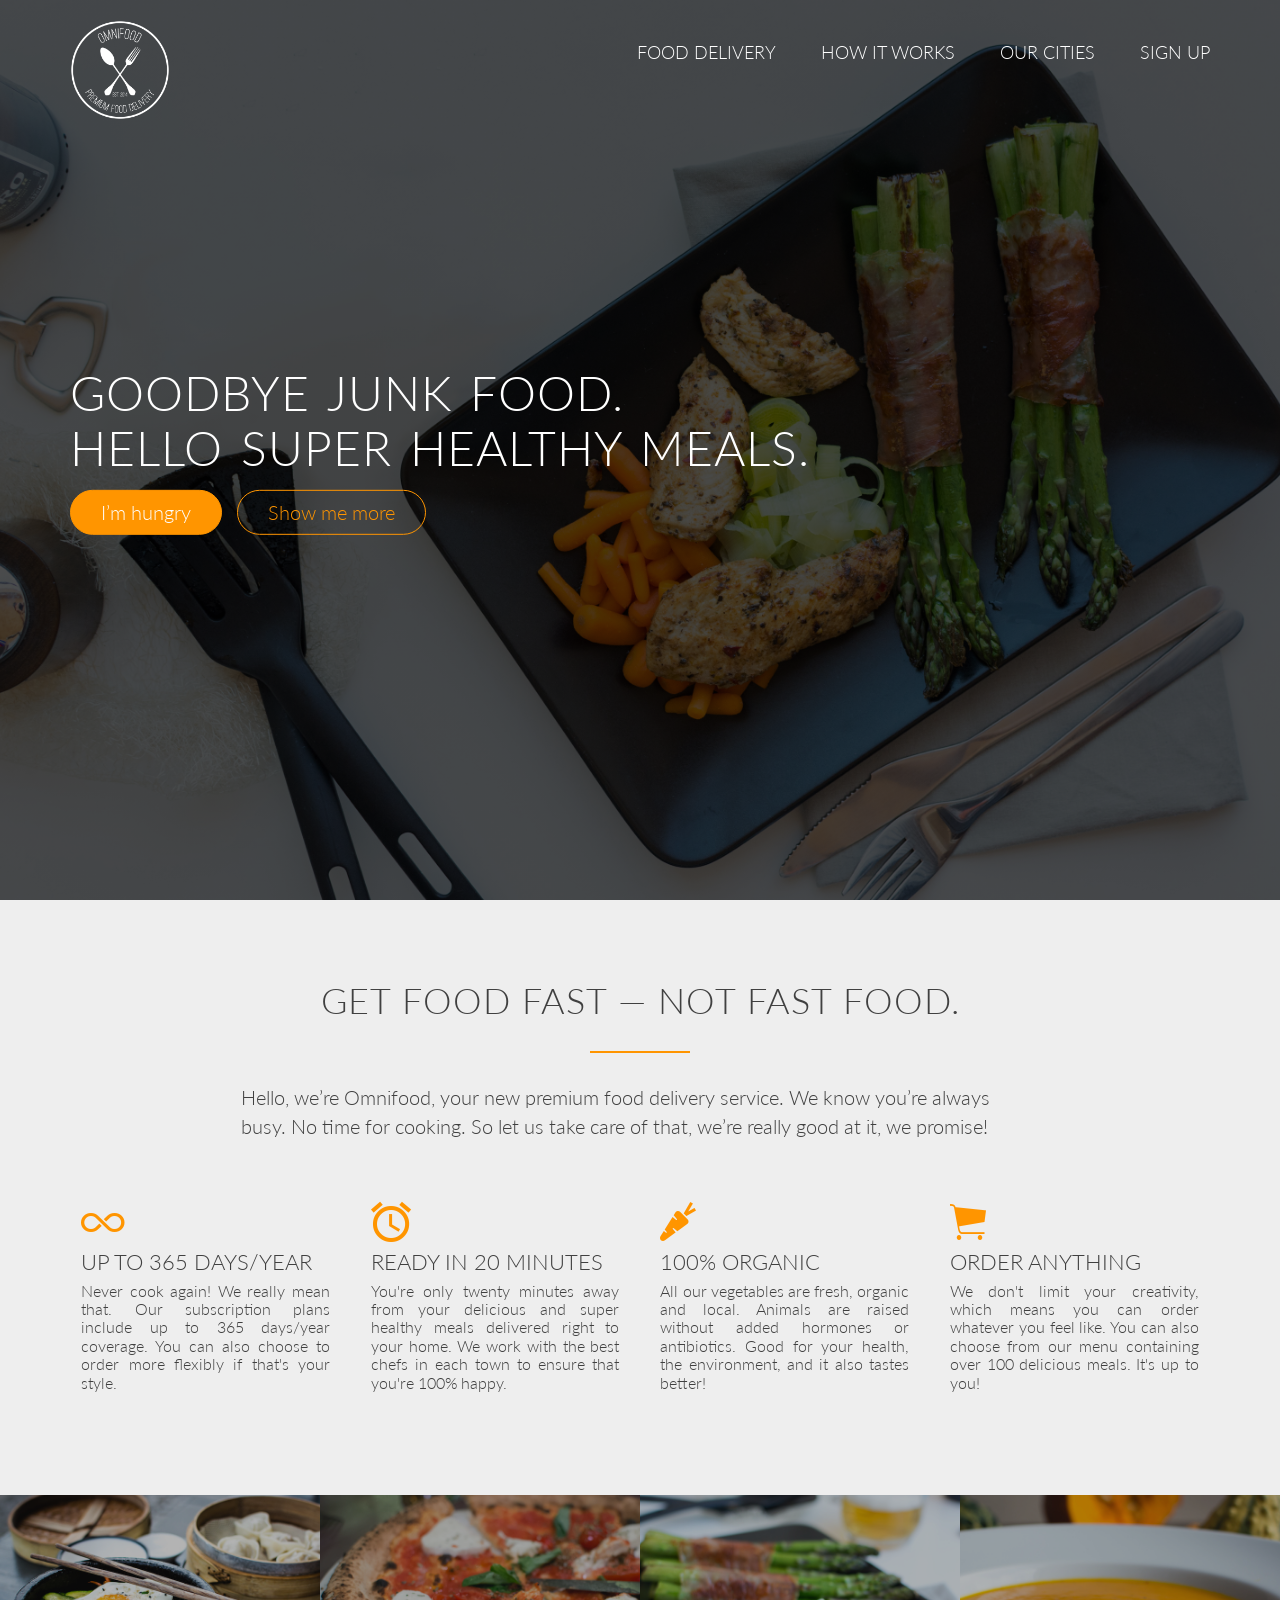
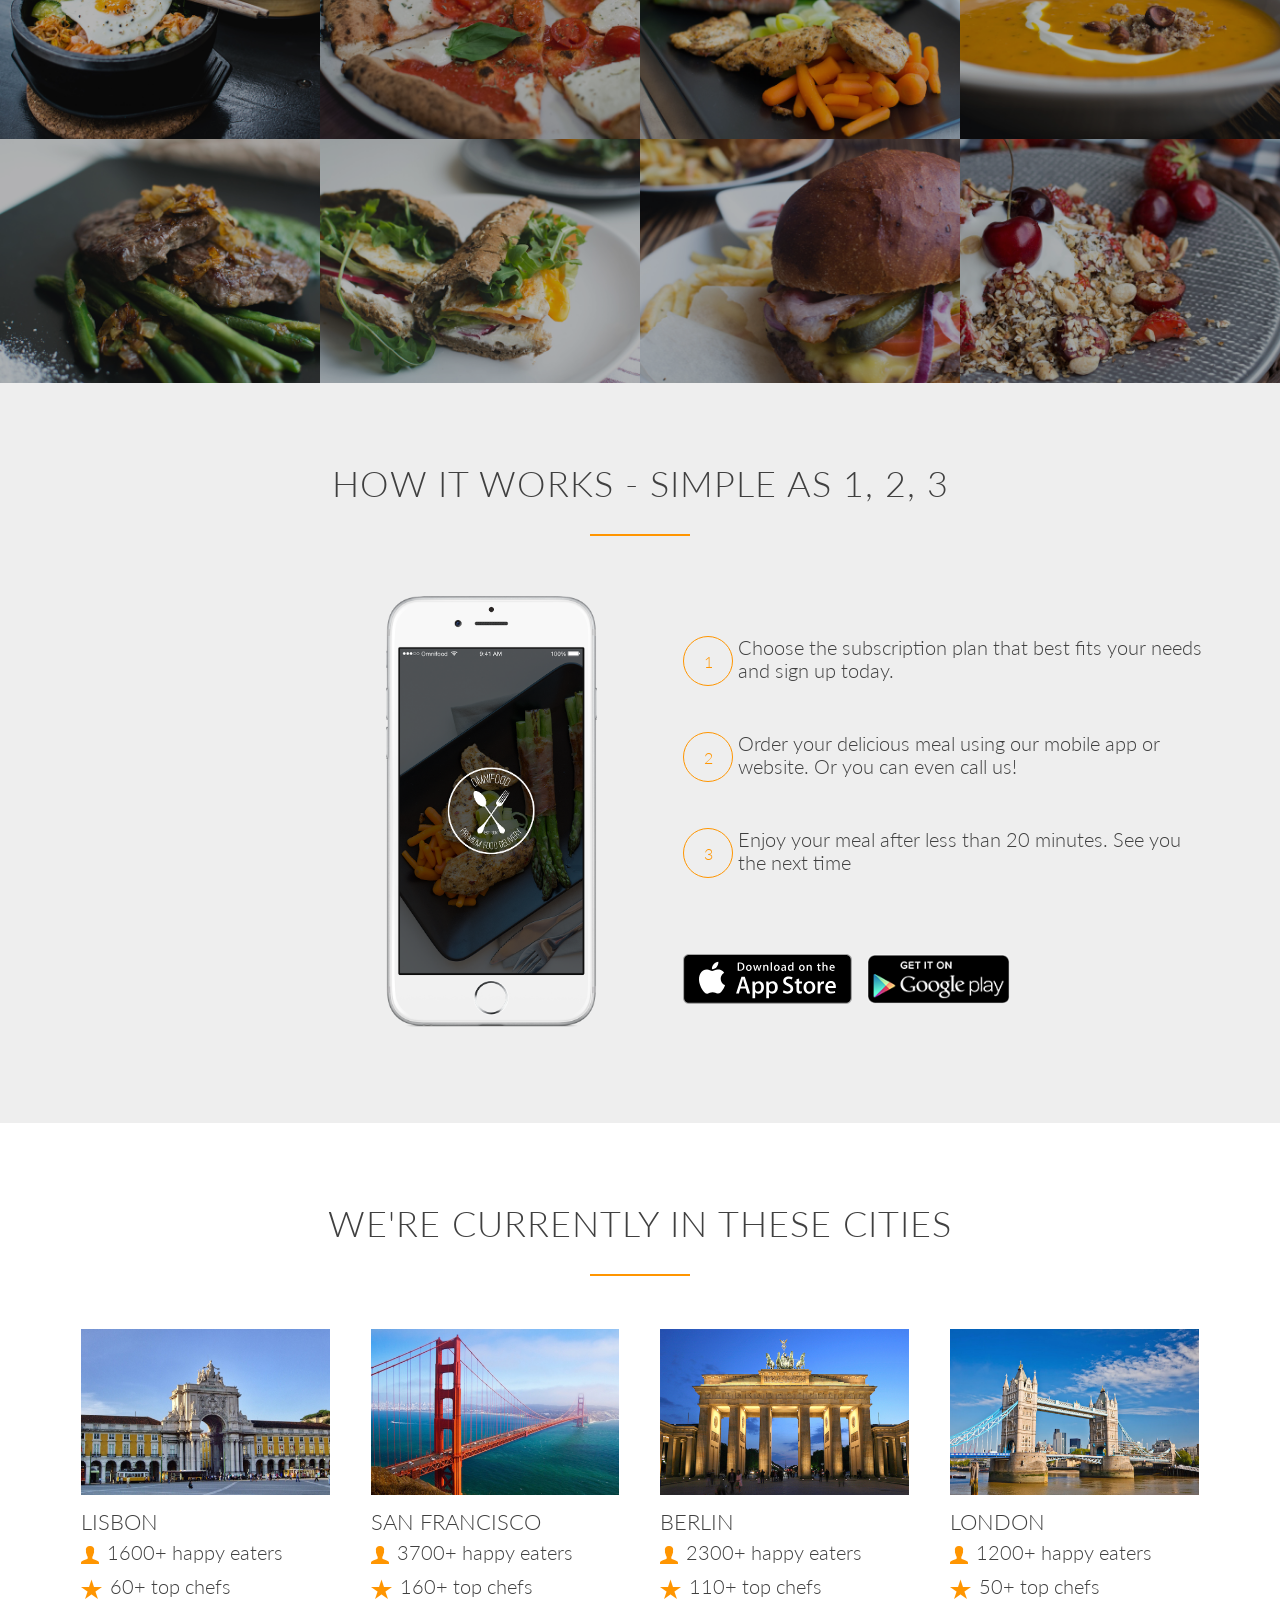
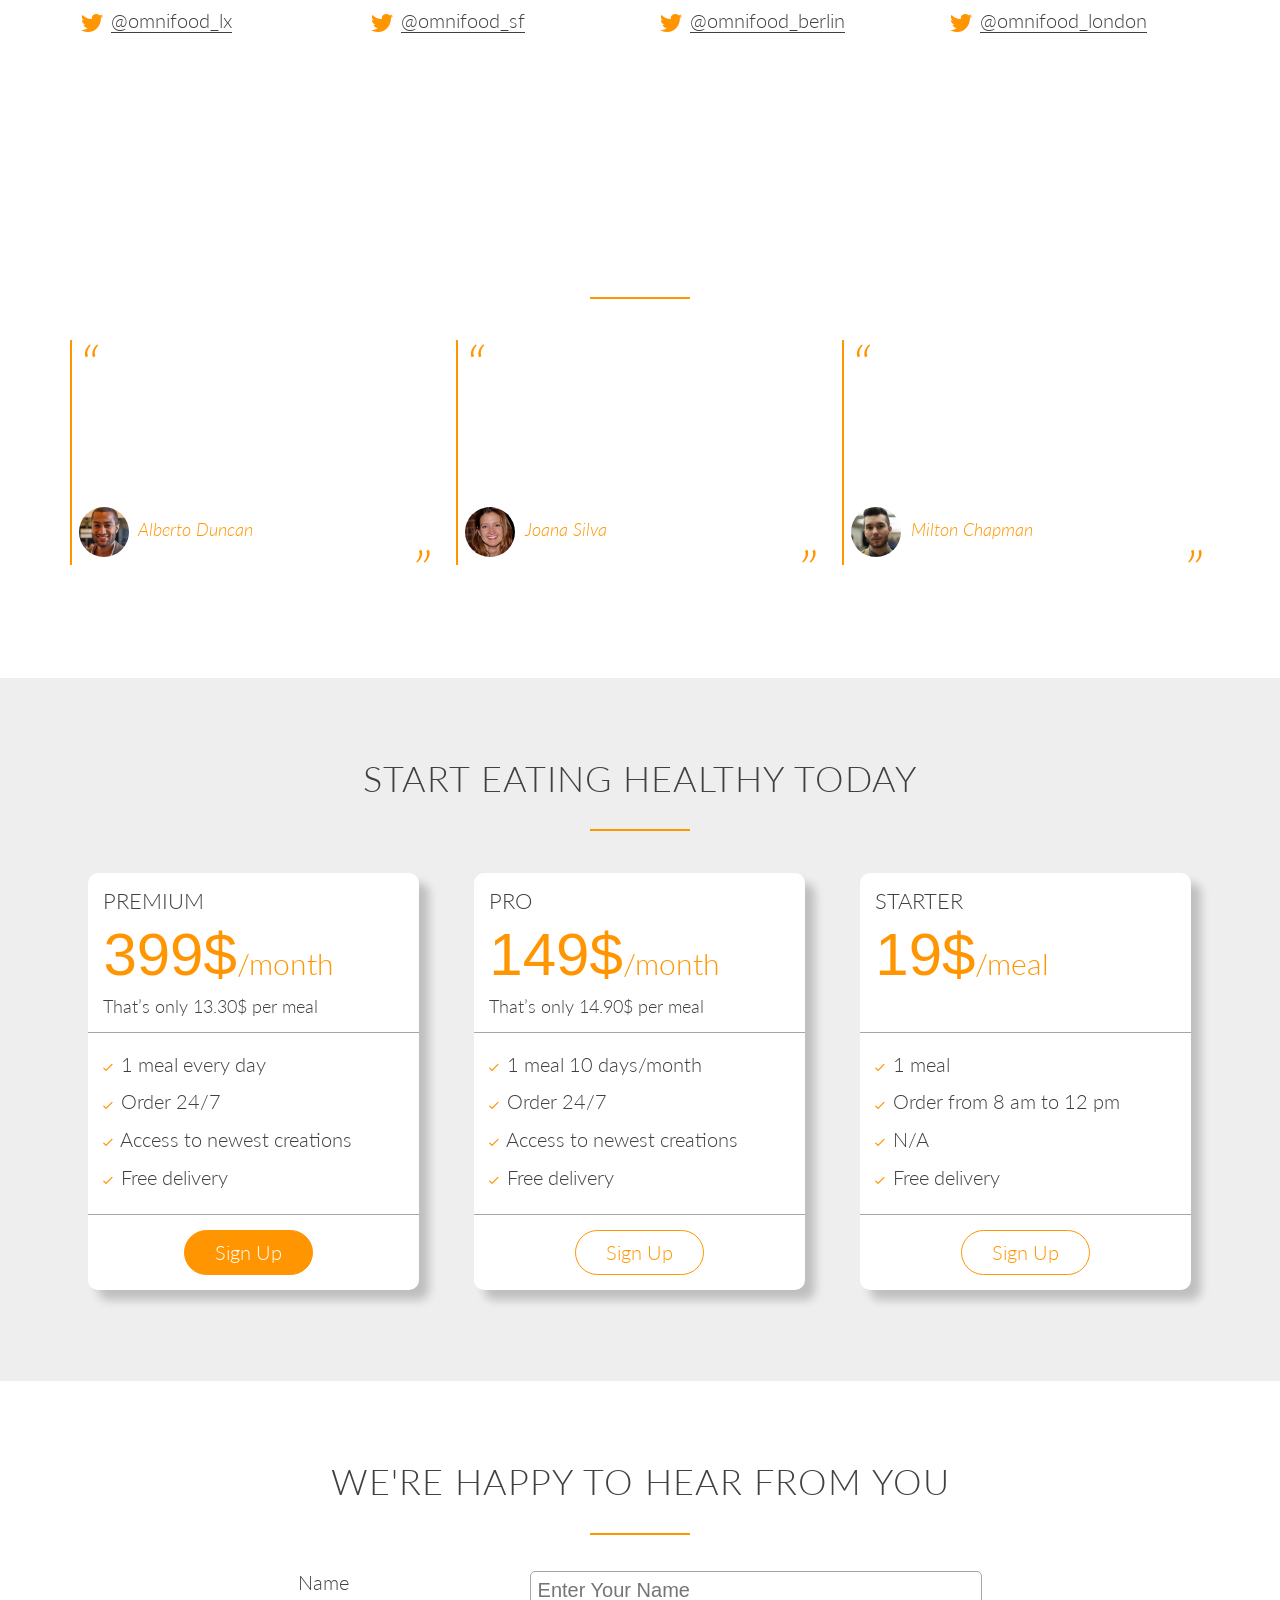
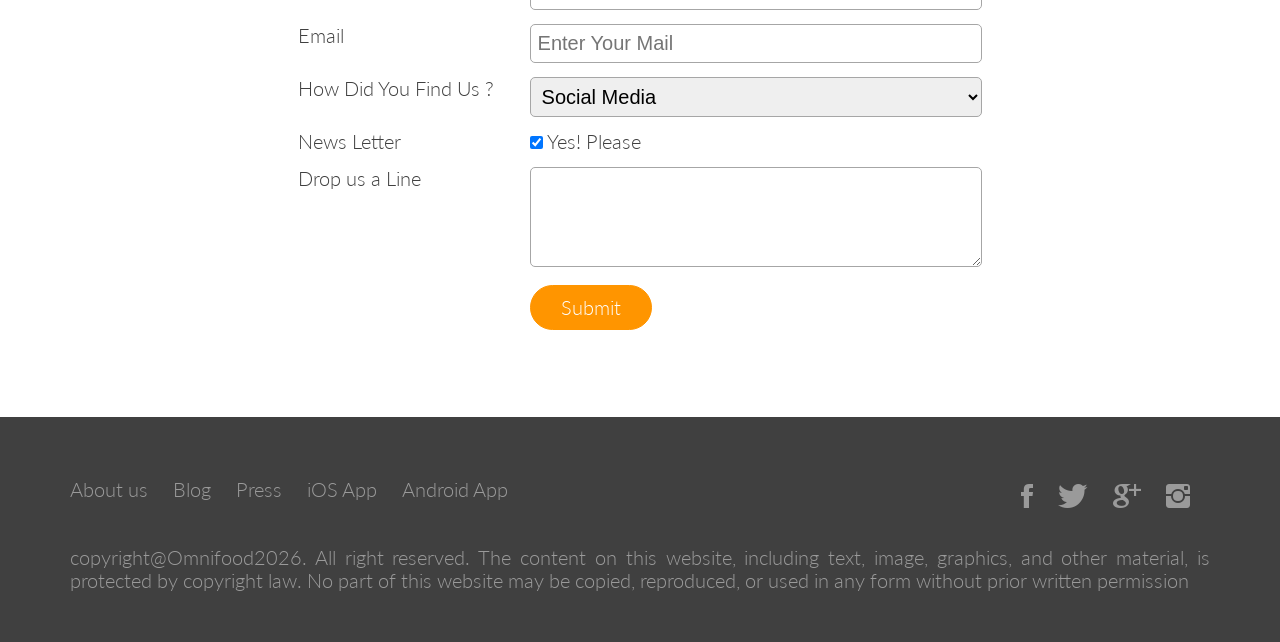
==== commit df0516e1: "Almost" ====
--- a/omnifood26/omnifood26/index.html
+++ b/omnifood26/omnifood26/index.html
@@ -8,6 +8,7 @@
     <link rel="stylesheet" href="vendors/css/normalize.css" />
     <link rel="stylesheet" href="vendors/css/Grid.css" />
     <link rel="stylesheet" href="vendors/css/ionicons.min.css" />
+    <link rel="stylesheet" href="vendors/css/animate.css" />
     <link rel="stylesheet" href="resource/css/style.css" />
     <link href="https://fonts.googleapis.com/css2?family=Lato:ital,wght@0,100;0,300;0,400;1,100&display=swap"
         rel="stylesheet">
@@ -16,33 +17,33 @@
 
 <body>
     <header>
-        <nav class="sticky">
+        <nav>
             <div class="row">
                 <img src="resource/img/logo-white.png" alt="White logo" class="logo-white" />
                 <img src="resource/img/logo.png" alt="Black logo" class="logo-black" />
                 
                 <ul class="main-nav">
-                    <li><a href="#">Food delivery</a></li>
-                    <li><a href="#">How it works</a></li>
-                    <li><a href="#">Our cities</a></li>
-                    <li><a href="#">Sign up</a></li>
+                    <li><a href="#features">Food delivery</a></li>
+                    <li><a href="#works">How it works</a></li>
+                    <li><a href="#cities">Our cities</a></li>
+                    <li><a href="#plans">Sign up</a></li>
                 </ul>
             </div>
         </nav>
         <div class="header-text">
             <h1>Goodbye junk food. <br />Hello super healthy meals.</h1>
-            <a href="#" class="btn btn-full">I’m hungry</a>
-            <a href="#" class="btn btn-border">Show me more</a>
+            <a href="#" class="btn btn-full js--scroll-to-plans">I’m hungry</a>
+            <a href="#" class="btn btn-border js--scroll-to-features">Show me more</a>
         </div>
     </header>
 
-    <section class="section-features">
+    <section class="section-features js--section-features" id="features">
         <div class="row">
             <h2>Get food fast — not fast food.</h2>
             <p class="feature-text">Hello, we’re Omnifood, your new premium food delivery service. We know you’re always
                 busy. No time for cooking. So let us take care of that, we’re really good at it, we promise!</p>
         </div>
-        <div class="row">
+        <div class="row js--wp-1">
             <div class="col span-1-of-4 box">
                 <i class="ion-ios-infinite icon-big"></i>
                 <h3>Up to 365 days/year</h3>
@@ -118,13 +119,13 @@
         </ul>
     </section>
 
-    <section class="section-works">
+    <section class="section-works" id="works">
         <div class="row">
             <h2>How it works - Simple as 1, 2, 3</h2>
         </div>
         <div class="row"> 
             <div class="col span-1-of-2 step-box">
-                <img src="resource/img/app-iPhone.png" alt="Omnifood app on iPhone" >
+                <img src="resource/img/app-iPhone.png" alt="Omnifood app on iPhone" class="js--wp-2">
             </div>
             <div class="col span-1-of-2 step-box">
                 <div class="work-steps">
@@ -148,13 +149,13 @@
 <!-- Cities -->
 
 
-<section class="section-cities">
+<section class="section-cities" id="cities">
     <div class="row">
         <h2>
             We're currently in these cities
         </h2>
     </div>
-    <div class="row">
+    <div class="row js--wp-3">
         <div class="col span-1-of-4 box">
             <img src="resource/img/lisbon-3.jpg" alt="Lisbon" >
             <h3>Lisbon</h3>
@@ -252,7 +253,7 @@
     </div>
 </section>
 
-<section class="section-plans">
+<section class="section-plans js--section-plans" id="plans">
     <div class="row">
         <h2>
             Start Eating Healthy Today
@@ -260,7 +261,7 @@
     </div>
     <div class="row">
         <div class="col span-1-of-3">
-            <div class="plan-box">
+            <div class="plan-box js--wp-4">
             <div>
                 <h3>
                 Premium 
@@ -452,7 +453,9 @@
         <p>copyright@Omnifood2026. All right reserved. The content on this website, including text, image, graphics, and other material, is protected by copyright law. No part of this website may be copied, reproduced, or used in any form without prior written permission</p>
     </div>
 </footer>
+
 <script src="https://ajax.googleapis.com/ajax/libs/jquery/3.7.1/jquery.min.js"></script>
+<script src="vendors/js/jquery.waypoints.min.js"></script>
 <script src="resource/js/index.js"></script>
 </body>
 
--- a/omnifood26/omnifood26/resource/css/style.css
+++ b/omnifood26/omnifood26/resource/css/style.css
@@ -542,4 +542,20 @@
 
 .sticky .logo-white{
     display: none;
+}
+
+.js--wp-1,
+.js--wp-2,
+.js--wp-3{
+    animation-duration: 1s;
+    opacity: 0;
+}
+.js--wp-4{
+    animation-duration: 1s;
+}
+.js--wp-1.animated,
+.js--wp-2.animated,
+.js--wp-3.animated,
+.js--wp-4.animated{
+    opacity: 1;
 }
